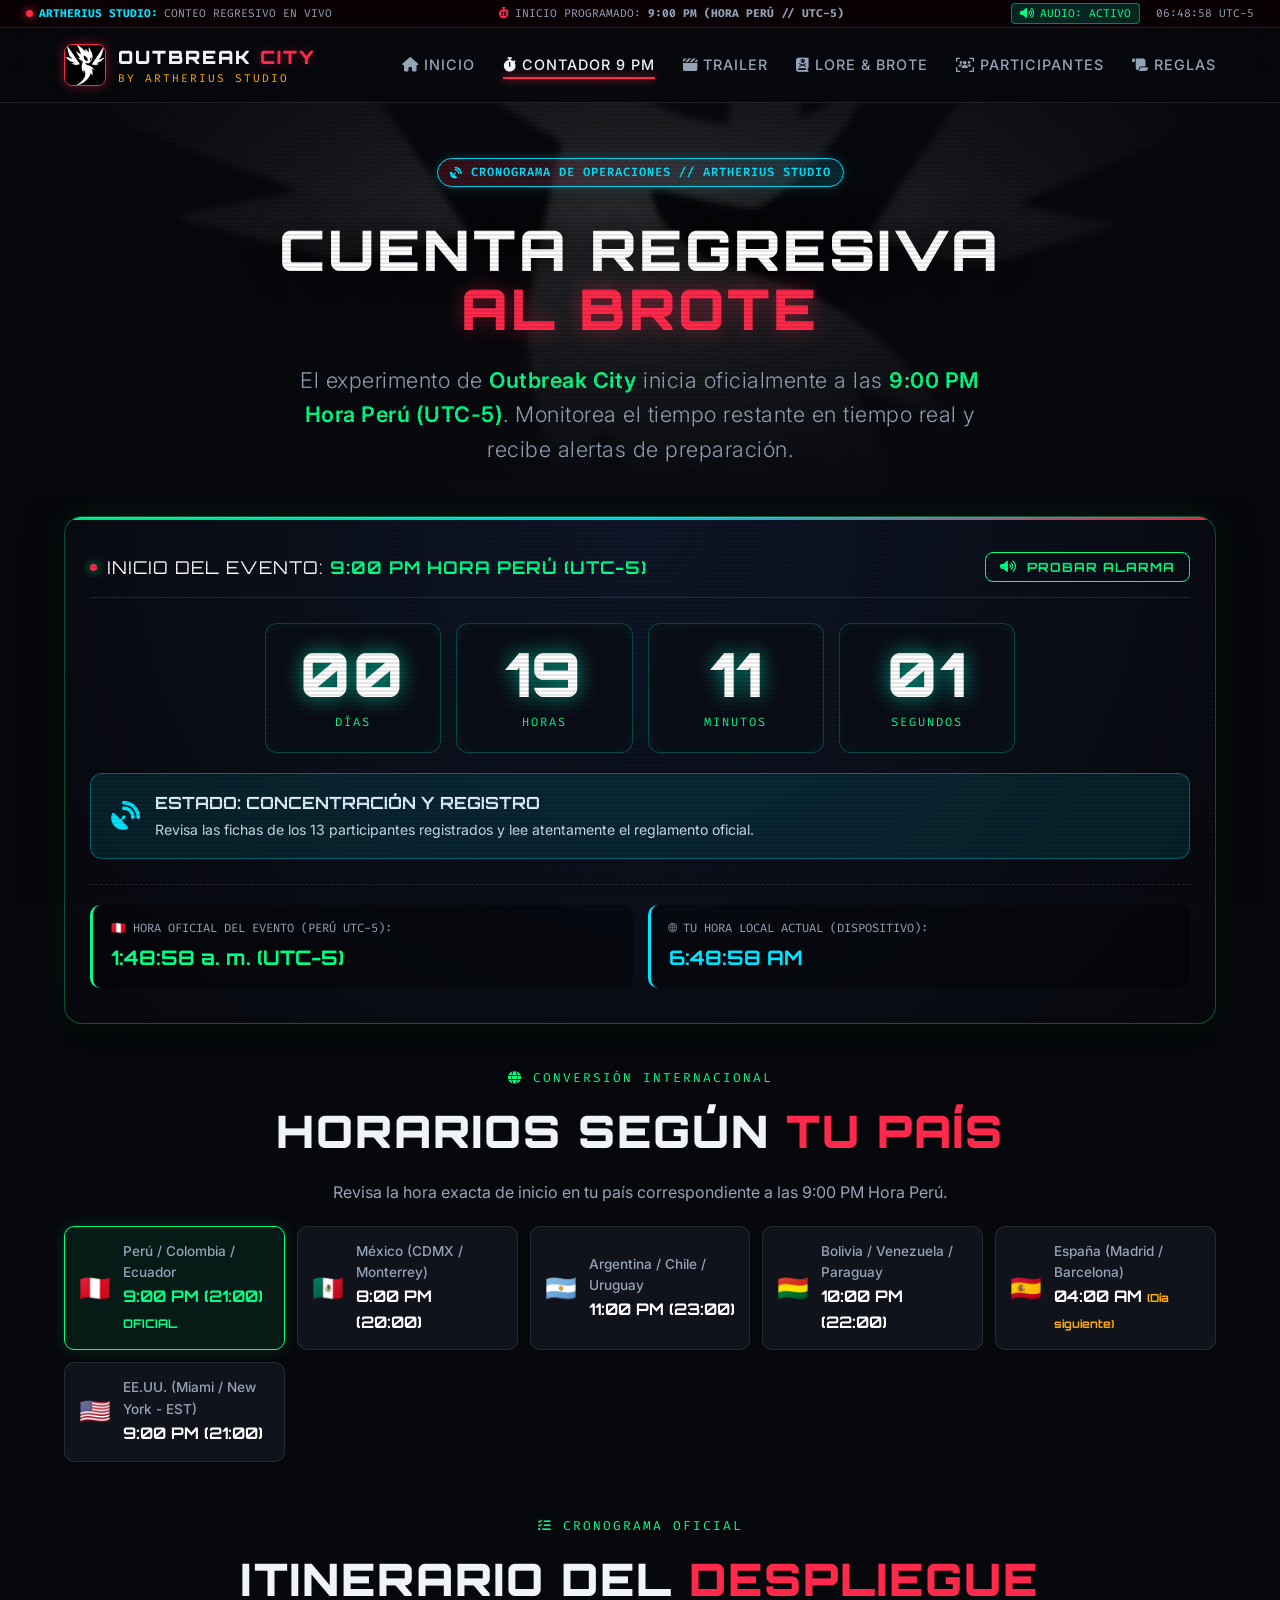
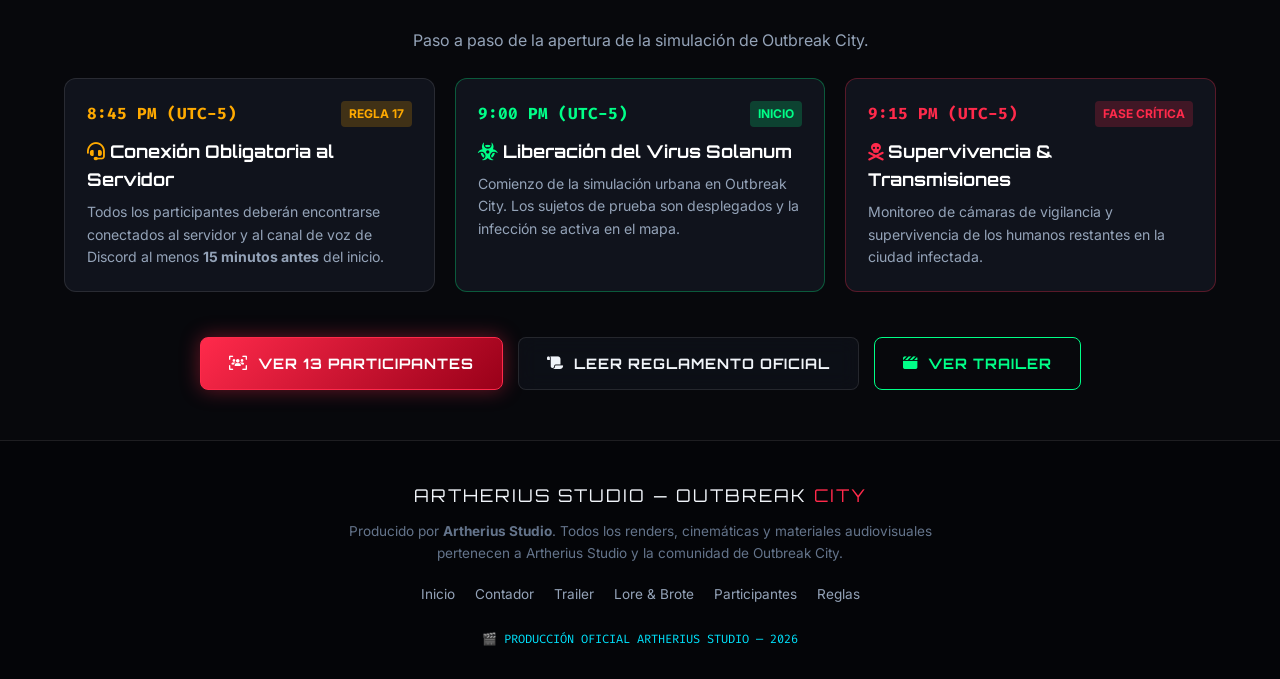
==== contador.html @ d06e68b8 "Add countdown/event pages, rules & participant updates Adds a live event countdown and related UI + " ====
<!DOCTYPE html>
<html lang="es">
<head>
  <meta charset="UTF-8">
  <meta name="viewport" content="width=device-width, initial-scale=1.0">
  <title>CONTADOR DEL EVENTO (9:00 PM HORA PERÚ) — Outbreak City | Artherius Studio</title>
  
  <meta name="description" content="Cuenta regresiva oficial en tiempo real para el evento Outbreak City — El Brote a las 9:00 PM Hora Perú. Alertas de horarios, conversión de zonas horarias y reglamento.">
  <meta name="keywords" content="Contador Evento Minecraft, 9 PM Hora Peru, Outbreak City Countdown, Artherius Studio, Umbrella Corporation, Horario Evento">
  
  <link rel="icon" type="image/jpeg" href="./fondo.jpeg">

  <link rel="stylesheet" href="./styles.css">
  <link rel="stylesheet" href="https://cdnjs.cloudflare.com/ajax/libs/font-awesome/6.4.0/css/all.min.css">
</head>
<body>

  <div class="umbrella-top-ticker">
    <div class="ticker-item">
      <span class="ticker-pulse"></span>
      <span style="color: var(--accent-cyan); font-weight: 700;">ARTHERIUS STUDIO:</span> CONTEO REGRESIVO EN VIVO
    </div>
    <div class="ticker-item">
      <i class="fa-solid fa-stopwatch-20" style="color: var(--accent-red);"></i>
      <span>INICIO PROGRAMADO: <strong>9:00 PM (HORA PERÚ // UTC-5)</strong></span>
    </div>
    <div class="ticker-item">
      <button class="sound-toggle-btn is-active" id="sound-toggle-btn" style="color: var(--accent-bio); border-color: rgba(0, 255, 204, 0.4); background: rgba(0, 255, 204, 0.15);">
        <i class="fa-solid fa-volume-high"></i> AUDIO: ACTIVO
      </button>
      <span id="live-clock" style="margin-left: 10px;">00:00:00 UTC-5</span>
    </div>
  </div>

  <div class="bg-scanlines"></div>

  <nav class="navbar" id="navbar">
    <a href="index.html" class="navbar-brand">
      <img src="./fondo.jpeg" alt="Outbreak City Logo" class="navbar-logo-img">
      <div>
        <div class="navbar-title">OUTBREAK <span>CITY</span></div>
        <div class="studio-subtitle">BY ARTHERIUS STUDIO</div>
      </div>
    </a>
    
    <ul class="nav-links" id="nav-links">
      <li><a href="index.html" class="nav-link"><i class="fa-solid fa-house"></i> Inicio</a></li>
      <li><a href="evento.html" class="nav-link active"><i class="fa-solid fa-stopwatch"></i> Contador 9 PM</a></li>
      <li><a href="trailer.html" class="nav-link"><i class="fa-solid fa-clapperboard"></i> Trailer</a></li>
      <li><a href="lore.html" class="nav-link"><i class="fa-solid fa-book-skull"></i> Lore & Brote</a></li>
      <li><a href="participantes.html" class="nav-link"><i class="fa-solid fa-users-viewfinder"></i> Participantes</a></li>
      <li><a href="reglas.html" class="nav-link"><i class="fa-solid fa-scroll"></i> Reglas</a></li>
    </ul>

    <button class="menu-toggle" id="menu-toggle" aria-label="Abrir menú de navegación">
      <i class="fa-solid fa-bars" id="menu-icon"></i>
    </button>
  </nav>

  <section class="hero-section" style="min-height: 45vh; padding-top: 130px; padding-bottom: 30px;">
    <div class="hero-bg-container">
      <img src="./fondo.jpeg" alt="Contador Banner" class="hero-bg-image" style="filter: brightness(0.25) blur(2px);">
      <div class="hero-bg-overlay"></div>
    </div>

    <div class="hero-content">
      <div class="artherius-badge">
        <i class="fa-solid fa-satellite-dish"></i> CRONOGRAMA DE OPERACIONES // ARTHERIUS STUDIO
      </div>

      <h1 class="hero-title" style="font-size: clamp(2rem, 5vw, 3.5rem); margin-top: 10px;">
        CUENTA REGRESIVA <span class="glitch-text">AL BROTE</span>
      </h1>

      <p class="hero-subtitle">
        El experimento de <strong>Outbreak City</strong> inicia oficialmente a las <strong>9:00 PM Hora Perú (UTC-5)</strong>. Monitorea el tiempo restante en tiempo real y recibe alertas de preparación.
      </p>
    </div>
  </section>

  <section class="section" style="padding-top: 20px; padding-bottom: 50px;">
    
    <!-- Main Countdown HUD Box -->
    <div class="countdown-main-card">
      <div style="display: flex; justify-content: space-between; align-items: center; flex-wrap: wrap; gap: 15px; border-bottom: 1px solid var(--border-light); padding-bottom: 15px;">
        <div style="display: flex; align-items: center; gap: 10px;">
          <span class="status-pulse" style="background: var(--accent-red);"></span>
          <span style="font-family: var(--font-title); font-size: 1.1rem; color: #fff; letter-spacing: 1px;">
            INICIO DEL EVENTO: <strong style="color: var(--accent-bio);">9:00 PM HORA PERÚ (UTC-5)</strong>
          </span>
        </div>
        <div style="display: flex; gap: 10px;">
          <button class="btn btn-outline" id="test-alert-btn" style="padding: 6px 14px; font-size: 0.8rem;">
            <i class="fa-solid fa-volume-high"></i> PROBAR ALARMA
          </button>
        </div>
      </div>

      <div class="countdown-grid">
        <div class="timer-box">
          <div class="timer-digit" id="timer-days">00</div>
          <span class="timer-label">DÍAS</span>
        </div>
        <div class="timer-box">
          <div class="timer-digit" id="timer-hours">00</div>
          <span class="timer-label">HORAS</span>
        </div>
        <div class="timer-box">
          <div class="timer-digit" id="timer-minutes">00</div>
          <span class="timer-label">MINUTOS</span>
        </div>
        <div class="timer-box">
          <div class="timer-digit" id="timer-seconds">00</div>
          <span class="timer-label">SEGUNDOS</span>
        </div>
      </div>

      <!-- Live Dynamic Status Warning Banner -->
      <div id="event-status-banner" class="event-alert-banner alert-phase-info">
        <div class="alert-icon-wrap">
          <i class="fa-solid fa-circle-info"></i>
        </div>
        <div class="alert-text-wrap">
          <h4>ESTADO: PREPARACIÓN Y CONVOCATORIA</h4>
          <p>El evento oficial iniciará a las 9:00 PM Hora Perú (UTC-5). Los servidores y el staff están preparando la simulación de Outbreak City.</p>
        </div>
      </div>

      <!-- Dual Live Clock Synchronization Bar -->
      <div style="display: grid; grid-template-columns: repeat(auto-fit, minmax(240px, 1fr)); gap: 15px; margin-top: 25px; padding-top: 20px; border-top: 1px dashed var(--border-light);">
        <div style="background: rgba(0, 0, 0, 0.4); padding: 14px 18px; border-radius: 10px; border-left: 3px solid var(--accent-bio);">
          <div style="font-size: 0.75rem; color: var(--text-muted); font-family: var(--font-mono);">🇵🇪 HORA OFICIAL DEL EVENTO (PERÚ UTC-5):</div>
          <div id="peru-time-display" style="font-family: var(--font-title); font-size: 1.25rem; color: var(--accent-bio); font-weight: bold; margin-top: 4px;">
            09:00:00 PM (UTC-5)
          </div>
        </div>

        <div style="background: rgba(0, 0, 0, 0.4); padding: 14px 18px; border-radius: 10px; border-left: 3px solid var(--accent-cyan);">
          <div style="font-size: 0.75rem; color: var(--text-muted); font-family: var(--font-mono);">🌐 TU HORA LOCAL ACTUAL (DISPOSITIVO):</div>
          <div id="user-local-time-display" style="font-family: var(--font-title); font-size: 1.25rem; color: var(--accent-cyan); font-weight: bold; margin-top: 4px;">
            --:--:--
          </div>
        </div>
      </div>
    </div>

    <!-- Timezone Grid Section -->
    <div class="section-header" style="margin-top: 40px; margin-bottom: 20px;">
      <span class="section-tag"><i class="fa-solid fa-globe"></i> CONVERSIÓN INTERNACIONAL</span>
      <h2 class="section-title">HORARIOS SEGÚN <span>TU PAÍS</span></h2>
      <p class="section-desc">Revisa la hora exacta de inicio en tu país correspondiente a las 9:00 PM Hora Perú.</p>
    </div>

    <div class="timezone-grid">
      <div class="tz-card highlight">
        <span class="tz-flag">🇵🇪</span>
        <div>
          <div class="tz-country">Perú / Colombia / Ecuador</div>
          <div class="tz-time">9:00 PM (21:00) <span style="font-size: 0.75rem; color: var(--accent-bio);">OFICIAL</span></div>
        </div>
      </div>

      <div class="tz-card">
        <span class="tz-flag">🇲🇽</span>
        <div>
          <div class="tz-country">México (CDMX / Monterrey)</div>
          <div class="tz-time">8:00 PM (20:00)</div>
        </div>
      </div>

      <div class="tz-card">
        <span class="tz-flag">🇦🇷</span>
        <div>
          <div class="tz-country">Argentina / Chile / Uruguay</div>
          <div class="tz-time">11:00 PM (23:00)</div>
        </div>
      </div>

      <div class="tz-card">
        <span class="tz-flag">🇧🇴</span>
        <div>
          <div class="tz-country">Bolivia / Venezuela / Paraguay</div>
          <div class="tz-time">10:00 PM (22:00)</div>
        </div>
      </div>

      <div class="tz-card">
        <span class="tz-flag">🇪🇸</span>
        <div>
          <div class="tz-country">España (Madrid / Barcelona)</div>
          <div class="tz-time">04:00 AM <span style="font-size: 0.7rem; color: var(--accent-amber);">(Día siguiente)</span></div>
        </div>
      </div>

      <div class="tz-card">
        <span class="tz-flag">🇺🇸</span>
        <div>
          <div class="tz-country">EE.UU. (Miami / New York - EST)</div>
          <div class="tz-time">9:00 PM (21:00)</div>
        </div>
      </div>
    </div>

    <!-- Timeline Itinerary Cards -->
    <div class="section-header" style="margin-top: 50px; margin-bottom: 25px;">
      <span class="section-tag"><i class="fa-solid fa-list-check"></i> CRONOGRAMA OFICIAL</span>
      <h2 class="section-title">ITINERARIO DEL <span>DESPLIEGUE</span></h2>
      <p class="section-desc">Paso a paso de la apertura de la simulación de Outbreak City.</p>
    </div>

    <div style="display: grid; grid-template-columns: repeat(auto-fit, minmax(280px, 1fr)); gap: 20px;">
      <div style="background: var(--bg-card); border: 1px solid var(--border-light); border-radius: 12px; padding: 22px;">
        <div style="display: flex; justify-content: space-between; margin-bottom: 10px;">
          <span style="font-family: var(--font-mono); color: var(--accent-amber); font-weight: bold;">8:45 PM (UTC-5)</span>
          <span style="font-size: 0.75rem; background: rgba(255, 170, 0, 0.2); color: var(--accent-amber); padding: 3px 8px; border-radius: 4px; font-weight: bold;">REGLA 17</span>
        </div>
        <h3 style="font-family: var(--font-title); font-size: 1.1rem; color: #fff; margin-bottom: 8px;">
          <i class="fa-solid fa-headset" style="color: var(--accent-amber);"></i> Conexión Obligatoria al Servidor
        </h3>
        <p style="font-size: 0.88rem; color: var(--text-muted);">
          Todos los participantes deberán encontrarse conectados al servidor y al canal de voz de Discord al menos <strong>15 minutos antes</strong> del inicio.
        </p>
      </div>

      <div style="background: var(--bg-card); border: 1px solid var(--border-bio); border-radius: 12px; padding: 22px;">
        <div style="display: flex; justify-content: space-between; margin-bottom: 10px;">
          <span style="font-family: var(--font-mono); color: var(--accent-bio); font-weight: bold;">9:00 PM (UTC-5)</span>
          <span style="font-size: 0.75rem; background: rgba(0, 255, 136, 0.2); color: var(--accent-bio); padding: 3px 8px; border-radius: 4px; font-weight: bold;">INICIO</span>
        </div>
        <h3 style="font-family: var(--font-title); font-size: 1.1rem; color: #fff; margin-bottom: 8px;">
          <i class="fa-solid fa-biohazard" style="color: var(--accent-bio);"></i> Liberación del Virus Solanum
        </h3>
        <p style="font-size: 0.88rem; color: var(--text-muted);">
          Comienzo de la simulación urbana en Outbreak City. Los sujetos de prueba son desplegados y la infección se activa en el mapa.
        </p>
      </div>

      <div style="background: var(--bg-card); border: 1px solid var(--border-red); border-radius: 12px; padding: 22px;">
        <div style="display: flex; justify-content: space-between; margin-bottom: 10px;">
          <span style="font-family: var(--font-mono); color: var(--accent-red); font-weight: bold;">9:15 PM (UTC-5)</span>
          <span style="font-size: 0.75rem; background: rgba(255, 42, 75, 0.2); color: var(--accent-red); padding: 3px 8px; border-radius: 4px; font-weight: bold;">FASE CRÍTICA</span>
        </div>
        <h3 style="font-family: var(--font-title); font-size: 1.1rem; color: #fff; margin-bottom: 8px;">
          <i class="fa-solid fa-skull-crossbones" style="color: var(--accent-red);"></i> Supervivencia & Transmisiones
        </h3>
        <p style="font-size: 0.88rem; color: var(--text-muted);">
          Monitoreo de cámaras de vigilancia y supervivencia de los humanos restantes en la ciudad infectada.
        </p>
      </div>
    </div>

    <!-- Quick Navigation Actions -->
    <div style="display: flex; justify-content: center; gap: 15px; flex-wrap: wrap; margin-top: 45px;">
      <a href="participantes.html" class="btn btn-primary">
        <i class="fa-solid fa-users-viewfinder"></i> VER 13 PARTICIPANTES
      </a>
      <a href="reglas.html" class="btn btn-secondary">
        <i class="fa-solid fa-scroll"></i> LEER REGLAMENTO OFICIAL
      </a>
      <a href="trailer.html" class="btn btn-outline">
        <i class="fa-solid fa-clapperboard"></i> VER TRAILER
      </a>
    </div>

  </section>

  <footer class="footer">
    <div class="footer-brand">ARTHERIUS STUDIO — OUTBREAK <span>CITY</span></div>
    <p class="footer-text">
      Producido por <strong>Artherius Studio</strong>. Todos los renders, cinemáticas y materiales audiovisuales pertenecen a Artherius Studio y la comunidad de Outbreak City.
    </p>
    <ul class="footer-links">
      <li><a href="index.html">Inicio</a></li>
      <li><a href="evento.html">Contador</a></li>
      <li><a href="trailer.html">Trailer</a></li>
      <li><a href="lore.html">Lore & Brote</a></li>
      <li><a href="participantes.html">Participantes</a></li>
      <li><a href="reglas.html">Reglas</a></li>
    </ul>
    <p style="font-family: var(--font-mono); font-size: 0.75rem; margin-top: 15px; color: var(--accent-cyan);">
      🎬 PRODUCCIÓN OFICIAL ARTHERIUS STUDIO — 2026
    </p>
  </footer>

  <script src="./app.js"></script>
</body>
</html>
---- styles.css ----
/* ==========================================================================
   OUTBREAK CITY — EL BROTE
   Design System & Styling
   ========================================================================== */

@import url('https://fonts.googleapis.com/css2?family=Cinzel:wght@600;700;900&family=Inter:wght@300;400;500;600;700&family=Orbitron:wght@500;700;900&family=Fira+Code:wght@400;600&display=swap');

:root {
  --bg-dark: #07080c;
  --bg-panel: rgba(15, 18, 26, 0.75);
  --bg-card: rgba(22, 27, 38, 0.65);
  --bg-card-hover: rgba(30, 37, 52, 0.85);

  --accent-red: #ff2a4b;
  --accent-red-glow: rgba(255, 42, 75, 0.4);
  --accent-bio: #00ff88;
  --accent-bio-glow: rgba(0, 255, 136, 0.35);
  --accent-amber: #ffaa00;
  --accent-amber-glow: rgba(255, 170, 0, 0.3);
  --accent-cyan: #00e5ff;

  --text-main: #f0f4f9;
  --text-muted: #94a3b8;
  --text-dim: #64748b;

  --border-light: rgba(255, 255, 255, 0.1);
  --border-red: rgba(255, 42, 75, 0.3);
  --border-bio: rgba(0, 255, 136, 0.3);

  --font-title: 'Orbitron', sans-serif;
  --font-lore: 'Cinzel', serif;
  --font-body: 'Inter', sans-serif;
  --font-mono: 'Fira Code', monospace;

  --transition-fast: 0.2s cubic-bezier(0.4, 0, 0.2, 1);
  --transition-normal: 0.3s cubic-bezier(0.4, 0, 0.2, 1);
  --transition-slow: 0.5s cubic-bezier(0.4, 0, 0.2, 1);
}

/* Reset & Base */
*, *::before, *::after {
  box-sizing: border-box;
  margin: 0;
  padding: 0;
}

html {
  scroll-behavior: smooth;
  color-scheme: dark;
}

body {
  background-color: var(--bg-dark);
  color: var(--text-main);
  font-family: var(--font-body);
  line-height: 1.6;
  overflow-x: hidden;
  position: relative;
  min-height: 100vh;
}

/* Scanline Overlay & Background Noise */
.bg-scanlines {
  position: fixed;
  top: 0;
  left: 0;
  width: 100vw;
  height: 100vh;
  pointer-events: none;
  background: linear-gradient(
    to bottom,
    rgba(255, 255, 255, 0),
    rgba(255, 255, 255, 0) 50%,
    rgba(0, 0, 0, 0.25) 50%,
    rgba(0, 0, 0, 0.25)
  );
  background-size: 100% 4px;
  z-index: 99;
  opacity: 0.4;
}

/* Scrollbar */
::-webkit-scrollbar {
  width: 8px;
}
::-webkit-scrollbar-track {
  background: var(--bg-dark);
}
::-webkit-scrollbar-thumb {
  background: rgba(255, 42, 75, 0.4);
  border-radius: 4px;
}
::-webkit-scrollbar-thumb:hover {
  background: var(--accent-red);
}

/* Navigation Header */
.navbar {
  position: fixed;
  top: 0;
  left: 0;
  right: 0;
  height: 75px;
  background: rgba(7, 8, 12, 0.85);
  backdrop-filter: blur(16px);
  -webkit-backdrop-filter: blur(16px);
  border-bottom: 1px solid var(--border-light);
  display: flex;
  align-items: center;
  justify-content: space-between;
  padding: 0 5%;
  z-index: 100;
  transition: var(--transition-normal);
}

.navbar-brand {
  display: flex;
  align-items: center;
  gap: 12px;
  text-decoration: none;
}

.navbar-logo-img {
  width: 42px;
  height: 42px;
  border-radius: 8px;
  object-fit: cover;
  border: 1px solid var(--accent-red);
  box-shadow: 0 0 12px var(--accent-red-glow);
}

.navbar-title {
  font-family: var(--font-title);
  font-size: 1.15rem;
  font-weight: 900;
  letter-spacing: 2px;
  color: var(--text-main);
  text-transform: uppercase;
}

.navbar-title span {
  color: var(--accent-red);
  text-shadow: 0 0 10px var(--accent-red-glow);
}

.nav-links {
  display: flex;
  gap: 28px;
  list-style: none;
}

.nav-link {
  color: var(--text-muted);
  text-decoration: none;
  font-size: 0.9rem;
  font-weight: 500;
  letter-spacing: 1px;
  text-transform: uppercase;
  transition: var(--transition-fast);
  position: relative;
  padding: 6px 0;
}

.nav-link:hover, .nav-link.active {
  color: var(--text-main);
}

.nav-link::after {
  content: '';
  position: absolute;
  bottom: 0;
  left: 0;
  width: 0%;
  height: 2px;
  background: var(--accent-red);
  box-shadow: 0 0 8px var(--accent-red);
  transition: var(--transition-fast);
}

.nav-link:hover::after, .nav-link.active::after {
  width: 100%;
}

.nav-cta {
  background: linear-gradient(135deg, var(--accent-red), #b3001e);
  color: #fff;
  padding: 10px 20px;
  border-radius: 6px;
  font-family: var(--font-title);
  font-size: 0.8rem;
  font-weight: 700;
  letter-spacing: 1px;
  text-transform: uppercase;
  border: 1px solid var(--accent-red);
  cursor: pointer;
  box-shadow: 0 0 15px var(--accent-red-glow);
  transition: var(--transition-fast);
}

.nav-cta:hover {
  transform: translateY(-2px);
  box-shadow: 0 0 25px rgba(255, 42, 75, 0.7);
}

/* Mobile Menu Toggle */
.menu-toggle {
  display: none;
  background: none;
  border: none;
  color: var(--text-main);
  font-size: 1.5rem;
  cursor: pointer;
}

/* Hero Section */
.hero-section {
  position: relative;
  min-height: 100vh;
  display: flex;
  align-items: center;
  justify-content: center;
  padding: 120px 5% 60px;
  overflow: hidden;
}

.hero-bg-container {
  position: absolute;
  inset: 0;
  z-index: 1;
}

.hero-bg-image {
  width: 100%;
  height: 100%;
  object-fit: cover;
  object-position: center;
  filter: brightness(0.35) contrast(1.2) saturate(1.1);
  transform: scale(1.05);
  animation: heroPulse 12s ease-in-out infinite alternate;
}

@keyframes heroPulse {
  0% { transform: scale(1.02); filter: brightness(0.35) contrast(1.1); }
  100% { transform: scale(1.08); filter: brightness(0.28) contrast(1.3); }
}

.hero-bg-overlay {
  position: absolute;
  inset: 0;
  background: radial-gradient(circle at center, rgba(15, 18, 26, 0.4) 0%, var(--bg-dark) 90%),
              linear-gradient(to bottom, rgba(7, 8, 12, 0.7) 0%, transparent 40%, var(--bg-dark) 100%);
}

.hero-content {
  position: relative;
  z-index: 2;
  max-width: 900px;
  text-align: center;
  display: flex;
  flex-direction: column;
  align-items: center;
  gap: 24px;
}

.umbrella-badge {
  display: inline-flex;
  align-items: center;
  gap: 10px;
  padding: 6px 16px;
  background: rgba(255, 42, 75, 0.12);
  border: 1px solid var(--accent-red);
  border-radius: 30px;
  font-family: var(--font-mono);
  font-size: 0.8rem;
  color: var(--accent-red);
  text-transform: uppercase;
  letter-spacing: 2px;
  box-shadow: 0 0 15px var(--accent-red-glow);
  animation: badgeBlink 2.5s infinite;
}

@keyframes badgeBlink {
  0%, 100% { opacity: 1; }
  50% { opacity: 0.6; }
}

.hero-title {
  font-family: var(--font-title);
  font-size: clamp(2.5rem, 6vw, 4.8rem);
  font-weight: 900;
  line-height: 1.05;
  letter-spacing: 3px;
  text-transform: uppercase;
  color: #ffffff;
  text-shadow: 0 0 30px rgba(0, 0, 0, 0.8);
}

.hero-title .glitch-text {
  color: var(--accent-red);
  position: relative;
  display: inline-block;
  text-shadow: 0 0 20px var(--accent-red-glow);
}

.hero-subtitle {
  font-size: clamp(1.05rem, 2vw, 1.35rem);
  color: var(--text-muted);
  max-width: 720px;
  font-weight: 300;
  letter-spacing: 0.5px;
}

.hero-subtitle strong {
  color: var(--accent-bio);
  font-weight: 600;
}

.hero-actions {
  display: flex;
  flex-wrap: wrap;
  gap: 16px;
  justify-content: center;
  margin-top: 12px;
}

.btn {
  display: inline-flex;
  align-items: center;
  gap: 10px;
  padding: 14px 28px;
  border-radius: 8px;
  font-family: var(--font-title);
  font-size: 0.9rem;
  font-weight: 700;
  letter-spacing: 1px;
  text-transform: uppercase;
  text-decoration: none;
  cursor: pointer;
  transition: var(--transition-normal);
  border: 1px solid transparent;
}

.btn-primary {
  background: linear-gradient(135deg, var(--accent-red), #990019);
  color: #fff;
  border-color: var(--accent-red);
  box-shadow: 0 0 20px var(--accent-red-glow);
}

.btn-primary:hover {
  transform: translateY(-3px) scale(1.02);
  box-shadow: 0 0 35px rgba(255, 42, 75, 0.8);
}

.btn-secondary {
  background: var(--bg-panel);
  color: var(--text-main);
  border-color: var(--border-light);
  backdrop-filter: blur(10px);
}

.btn-secondary:hover {
  background: rgba(255, 255, 255, 0.08);
  border-color: var(--accent-bio);
  color: var(--accent-bio);
  box-shadow: 0 0 20px var(--accent-bio-glow);
  transform: translateY(-3px);
}

.btn-outline {
  background: transparent;
  color: var(--accent-bio);
  border-color: var(--accent-bio);
}

.btn-outline:hover {
  background: rgba(0, 255, 136, 0.1);
  box-shadow: 0 0 25px var(--accent-bio-glow);
  transform: translateY(-3px);
}

/* Quick Server Stats Bar */
.stats-bar {
  display: flex;
  justify-content: center;
  align-items: center;
  gap: 32px;
  margin-top: 30px;
  padding: 16px 32px;
  background: rgba(15, 18, 26, 0.8);
  border: 1px solid var(--border-light);
  border-radius: 12px;
  backdrop-filter: blur(12px);
  box-shadow: 0 8px 32px rgba(0, 0, 0, 0.4);
  max-width: 800px;
  width: 100%;
}

.stat-item {
  display: flex;
  flex-direction: column;
  align-items: center;
}

.stat-value {
  font-family: var(--font-title);
  font-size: 1.25rem;
  font-weight: 700;
  color: var(--accent-bio);
}

.stat-label {
  font-size: 0.75rem;
  color: var(--text-dim);
  text-transform: uppercase;
  letter-spacing: 1px;
}

.stat-divider {
  width: 1px;
  height: 30px;
  background: var(--border-light);
}

/* Main Section Layout */
.section {
  padding: 90px 5%;
  max-width: 1280px;
  margin: 0 auto;
  position: relative;
}

.section-header {
  text-align: center;
  margin-bottom: 50px;
}

.section-tag {
  font-family: var(--font-mono);
  font-size: 0.8rem;
  color: var(--accent-bio);
  text-transform: uppercase;
  letter-spacing: 2px;
  display: inline-block;
  margin-bottom: 8px;
}

.section-title {
  font-family: var(--font-title);
  font-size: clamp(1.8rem, 4vw, 2.8rem);
  font-weight: 900;
  text-transform: uppercase;
  letter-spacing: 2px;
  color: var(--text-main);
}

.section-title span {
  color: var(--accent-red);
}

.section-desc {
  color: var(--text-muted);
  font-size: 1rem;
  max-width: 650px;
  margin: 12px auto 0;
}

/* Category Grid & Cards */
.categories-grid {
  display: grid;
  grid-template-columns: repeat(auto-fit, minmax(260px, 1fr));
  gap: 24px;
  margin-top: 20px;
}

.category-card {
  background: var(--bg-card);
  border: 1px solid var(--border-light);
  border-radius: 16px;
  padding: 28px 24px;
  text-decoration: none;
  color: var(--text-main);
  display: flex;
  flex-direction: column;
  gap: 14px;
  position: relative;
  overflow: hidden;
  backdrop-filter: blur(12px);
  transition: var(--transition-normal);
}

.category-card::before {
  content: '';
  position: absolute;
  top: 0;
  left: 0;
  right: 0;
  height: 3px;
  background: var(--border-light);
  transition: var(--transition-normal);
}

.category-card.cat-red::before { background: var(--accent-red); box-shadow: 0 0 10px var(--accent-red); }
.category-card.cat-bio::before { background: var(--accent-bio); box-shadow: 0 0 10px var(--accent-bio); }
.category-card.cat-amber::before { background: var(--accent-amber); box-shadow: 0 0 10px var(--accent-amber); }
.category-card.cat-cyan::before { background: var(--accent-cyan); box-shadow: 0 0 10px var(--accent-cyan); }

.category-card:hover {
  transform: translateY(-8px);
  background: var(--bg-card-hover);
  border-color: rgba(255, 255, 255, 0.25);
  box-shadow: 0 16px 36px rgba(0, 0, 0, 0.6);
}

.category-badge {
  align-self: flex-start;
  font-family: var(--font-mono);
  font-size: 0.7rem;
  padding: 4px 10px;
  border-radius: 20px;
  background: rgba(255, 255, 255, 0.05);
  border: 1px solid var(--border-light);
  color: var(--text-muted);
  letter-spacing: 1px;
}

.category-card.cat-red .category-badge { color: var(--accent-red); border-color: var(--border-red); background: rgba(255, 42, 75, 0.1); }
.category-card.cat-bio .category-badge { color: var(--accent-bio); border-color: var(--border-bio); background: rgba(0, 255, 136, 0.1); }
.category-card.cat-amber .category-badge { color: var(--accent-amber); border-color: rgba(255, 170, 0, 0.3); background: rgba(255, 170, 0, 0.1); }
.category-card.cat-cyan .category-badge { color: var(--accent-cyan); border-color: rgba(0, 229, 255, 0.3); background: rgba(0, 229, 255, 0.1); }

.category-icon {
  font-size: 2.2rem;
  margin-top: 4px;
}

.category-card.cat-red .category-icon { color: var(--accent-red); }
.category-card.cat-bio .category-icon { color: var(--accent-bio); }
.category-card.cat-amber .category-icon { color: var(--accent-amber); }
.category-card.cat-cyan .category-icon { color: var(--accent-cyan); }

.category-title {
  font-family: var(--font-title);
  font-size: 1.15rem;
  font-weight: 700;
  letter-spacing: 1px;
}

.category-desc {
  font-size: 0.88rem;
  color: var(--text-muted);
  line-height: 1.5;
  flex: 1;
}

.category-link-btn {
  font-family: var(--font-mono);
  font-size: 0.78rem;
  font-weight: 600;
  display: flex;
  align-items: center;
  gap: 8px;
  color: var(--text-main);
  transition: var(--transition-fast);
  margin-top: 6px;
}

.category-card:hover .category-link-btn {
  gap: 12px;
}

.category-card.cat-red:hover .category-link-btn { color: var(--accent-red); }
.category-card.cat-bio:hover .category-link-btn { color: var(--accent-bio); }
.category-card.cat-amber:hover .category-link-btn { color: var(--accent-amber); }
.category-card.cat-cyan:hover .category-link-btn { color: var(--accent-cyan); }

/* Category Section Wrapper Highlight */
.category-section-wrapper {
  border-top: 1px solid var(--border-light);
  margin-top: 20px;
}

/* Trailer Video Player Section */
.trailer-container {
  position: relative;
  max-width: 1000px;
  margin: 0 auto;
  border-radius: 16px;
  overflow: hidden;
  background: #000;
  border: 1px solid var(--border-red);
  box-shadow: 0 0 40px rgba(255, 42, 75, 0.25), 0 20px 50px rgba(0,0,0,0.8);
}

.trailer-header-bar {
  background: rgba(18, 22, 32, 0.95);
  padding: 12px 24px;
  display: flex;
  align-items: center;
  justify-content: space-between;
  border-bottom: 1px solid var(--border-light);
}

.trailer-status {
  display: flex;
  align-items: center;
  gap: 10px;
  font-family: var(--font-mono);
  font-size: 0.8rem;
  color: var(--accent-red);
}

.status-dot {
  width: 10px;
  height: 10px;
  border-radius: 50%;
  background: var(--accent-red);
  box-shadow: 0 0 8px var(--accent-red);
  animation: pulseDot 1.5s infinite;
}

@keyframes pulseDot {
  0%, 100% { opacity: 1; transform: scale(1); }
  50% { opacity: 0.4; transform: scale(0.85); }
}

.video-wrapper {
  position: relative;
  width: 100%;
  aspect-ratio: 16 / 9;
  background: #000;
  display: flex;
  align-items: center;
  justify-content: center;
}

.video-wrapper video {
  width: 100%;
  height: 100%;
  object-fit: cover;
  display: block;
}

/* Custom Play Overlay */
.video-overlay-play {
  position: absolute;
  inset: 0;
  background: rgba(0, 0, 0, 0.45);
  display: flex;
  flex-direction: column;
  align-items: center;
  justify-content: center;
  gap: 16px;
  cursor: pointer;
  transition: var(--transition-normal);
  z-index: 10;
}

.video-overlay-play.hidden {
  opacity: 0;
  pointer-events: none;
}

.play-icon-btn {
  width: 80px;
  height: 80px;
  border-radius: 50%;
  background: rgba(255, 42, 75, 0.9);
  border: 2px solid #fff;
  display: flex;
  align-items: center;
  justify-content: center;
  color: #fff;
  font-size: 2rem;
  box-shadow: 0 0 30px var(--accent-red-glow);
  transition: var(--transition-fast);
  padding-left: 4px;
}

.video-overlay-play:hover .play-icon-btn {
  transform: scale(1.1);
  background: var(--accent-red);
  box-shadow: 0 0 45px rgba(255, 42, 75, 0.9);
}

.play-text {
  font-family: var(--font-title);
  font-size: 0.95rem;
  letter-spacing: 2px;
  color: #fff;
  text-shadow: 0 2px 10px rgba(0,0,0,0.8);
}

/* Lore Section - Classified Dossier Style */
.lore-grid {
  display: grid;
  grid-template-columns: repeat(auto-fit, minmax(300px, 1fr));
  gap: 24px;
  margin-top: 30px;
}

.lore-card {
  background: var(--bg-card);
  border: 1px solid var(--border-light);
  border-radius: 14px;
  padding: 30px;
  position: relative;
  overflow: hidden;
  backdrop-filter: blur(12px);
  transition: var(--transition-normal);
  display: flex;
  flex-direction: column;
  gap: 16px;
}

.lore-card::before {
  content: '';
  position: absolute;
  top: 0;
  left: 0;
  width: 4px;
  height: 100%;
  background: var(--accent-red);
  box-shadow: 0 0 10px var(--accent-red);
}

.lore-card.bio-theme::before {
  background: var(--accent-bio);
  box-shadow: 0 0 10px var(--accent-bio);
}

.lore-card:hover {
  transform: translateY(-6px);
  background: var(--bg-card-hover);
  border-color: rgba(255, 42, 75, 0.4);
  box-shadow: 0 12px 30px rgba(0, 0, 0, 0.5);
}

.lore-card-stamp {
  position: absolute;
  top: 20px;
  right: 20px;
  font-family: var(--font-mono);
  font-size: 0.65rem;
  padding: 4px 8px;
  border: 1px solid var(--accent-red);
  color: var(--accent-red);
  border-radius: 4px;
  text-transform: uppercase;
  letter-spacing: 1px;
  opacity: 0.8;
  transform: rotate(5deg);
}

.lore-card.bio-theme .lore-card-stamp {
  border-color: var(--accent-bio);
  color: var(--accent-bio);
}

.lore-card-icon {
  font-size: 2rem;
}

.lore-card-title {
  font-family: var(--font-lore);
  font-size: 1.3rem;
  color: #fff;
  font-weight: 700;
  letter-spacing: 0.5px;
}

.lore-card-body {
  color: var(--text-muted);
  font-size: 0.95rem;
  line-height: 1.7;
}

.lore-highlight {
  color: var(--accent-red);
  font-weight: 600;
}

.lore-card.bio-theme .lore-highlight {
  color: var(--accent-bio);
}

/* Lore Interactive Timeline / Modal toggle */
.full-lore-box {
  margin-top: 40px;
  background: rgba(18, 22, 32, 0.9);
  border: 1px solid var(--border-bio);
  border-radius: 16px;
  padding: 40px;
  position: relative;
  box-shadow: 0 0 30px rgba(0, 255, 136, 0.1);
}

.full-lore-header {
  display: flex;
  align-items: center;
  justify-content: space-between;
  margin-bottom: 24px;
  border-bottom: 1px solid var(--border-light);
  padding-bottom: 16px;
}

.full-lore-title {
  font-family: var(--font-title);
  font-size: 1.4rem;
  color: var(--accent-bio);
  display: flex;
  align-items: center;
  gap: 12px;
}

.full-lore-content {
  color: var(--text-main);
  font-size: 1rem;
  line-height: 1.8;
  display: flex;
  flex-direction: column;
  gap: 20px;
}

/* Renders Showcase Section */
.gallery-controls {
  display: flex;
  flex-wrap: wrap;
  align-items: center;
  justify-content: space-between;
  gap: 16px;
  margin-bottom: 36px;
}

.search-box {
  position: relative;
  flex: 1;
  max-width: 380px;
}

.search-input {
  width: 100%;
  padding: 12px 18px 12px 42px;
  background: var(--bg-card);
  border: 1px solid var(--border-light);
  border-radius: 8px;
  color: var(--text-main);
  font-family: var(--font-body);
  font-size: 0.9rem;
  outline: none;
  transition: var(--transition-fast);
}

.search-input:focus {
  border-color: var(--accent-red);
  box-shadow: 0 0 15px var(--accent-red-glow);
}

.search-icon {
  position: absolute;
  left: 14px;
  top: 50%;
  transform: translateY(-50%);
  color: var(--text-dim);
}

.gallery-count {
  font-family: var(--font-mono);
  font-size: 0.85rem;
  color: var(--accent-bio);
}

/* Grid of Minecraft Renders */
.renders-grid {
  display: grid;
  grid-template-columns: repeat(auto-fill, minmax(250px, 1fr));
  gap: 24px;
}

.render-card {
  background: var(--bg-card);
  border: 1px solid var(--border-light);
  border-radius: 14px;
  overflow: hidden;
  position: relative;
  cursor: pointer;
  transition: var(--transition-normal);
  display: flex;
  flex-direction: column;
  backdrop-filter: blur(10px);
}

.render-card:hover {
  transform: translateY(-8px) scale(1.02);
  border-color: var(--accent-red);
  box-shadow: 0 12px 35px rgba(255, 42, 75, 0.3);
}

.render-img-wrapper {
  position: relative;
  width: 100%;
  aspect-ratio: 1 / 1.1;
  background: radial-gradient(circle at center, rgba(40, 50, 70, 0.6) 0%, rgba(12, 15, 22, 0.9) 100%);
  display: flex;
  align-items: center;
  justify-content: center;
  padding: 16px;
  overflow: hidden;
}

.render-img {
  max-width: 90%;
  max-height: 90%;
  object-fit: contain;
  filter: drop-shadow(0 10px 15px rgba(0, 0, 0, 0.7));
  transition: var(--transition-normal);
}

.render-card:hover .render-img {
  transform: scale(1.08) translateY(-4px);
  filter: drop-shadow(0 15px 25px rgba(255, 42, 75, 0.5));
}

.render-tag {
  position: absolute;
  top: 12px;
  left: 12px;
  background: rgba(7, 8, 12, 0.8);
  border: 1px solid var(--border-light);
  padding: 3px 8px;
  border-radius: 4px;
  font-family: var(--font-mono);
  font-size: 0.7rem;
  color: var(--accent-bio);
}

.render-info {
  padding: 18px;
  background: rgba(15, 18, 26, 0.95);
  border-top: 1px solid var(--border-light);
  display: flex;
  align-items: center;
  justify-content: space-between;
}

.render-name {
  font-family: var(--font-title);
  font-size: 0.95rem;
  font-weight: 700;
  color: #fff;
  letter-spacing: 0.5px;
}

.render-expand-btn {
  background: rgba(255, 42, 75, 0.15);
  color: var(--accent-red);
  border: 1px solid var(--accent-red);
  width: 32px;
  height: 32px;
  border-radius: 6px;
  display: flex;
  align-items: center;
  justify-content: center;
  font-size: 0.9rem;
  transition: var(--transition-fast);
}

.render-card:hover .render-expand-btn {
  background: var(--accent-red);
  color: #fff;
  box-shadow: 0 0 12px var(--accent-red-glow);
}

/* Lightbox Modal */
.modal-overlay {
  position: fixed;
  inset: 0;
  background: rgba(5, 6, 9, 0.92);
  backdrop-filter: blur(16px);
  z-index: 1000;
  display: flex;
  align-items: center;
  justify-content: center;
  padding: 4%;
  opacity: 0;
  pointer-events: none;
  transition: var(--transition-normal);
}

.modal-overlay.active {
  opacity: 1;
  pointer-events: auto;
}

.modal-content {
  background: var(--bg-panel);
  border: 1px solid var(--accent-red);
  border-radius: 16px;
  max-width: 900px;
  width: 100%;
  max-height: 90vh;
  overflow-y: auto;
  position: relative;
  display: flex;
  flex-direction: column;
  box-shadow: 0 0 50px rgba(255, 42, 75, 0.35);
  transform: scale(0.95);
  transition: var(--transition-normal);
}

.modal-overlay.active .modal-content {
  transform: scale(1);
}

.modal-close {
  position: absolute;
  top: 16px;
  right: 16px;
  background: rgba(255, 42, 75, 0.2);
  border: 1px solid var(--accent-red);
  color: #fff;
  width: 36px;
  height: 36px;
  border-radius: 50%;
  font-size: 1.2rem;
  cursor: pointer;
  display: flex;
  align-items: center;
  justify-content: center;
  z-index: 10;
  transition: var(--transition-fast);
}

.modal-close:hover {
  background: var(--accent-red);
  box-shadow: 0 0 15px var(--accent-red);
}

.modal-body {
  padding: 30px;
  display: grid;
  grid-template-columns: 1fr 1fr;
  gap: 30px;
  align-items: center;
}

@media (max-width: 768px) {
  .modal-body {
    grid-template-columns: 1fr;
  }
}

.modal-img-container {
  background: radial-gradient(circle at center, rgba(30, 40, 60, 0.8) 0%, rgba(10, 12, 18, 0.95) 100%);
  border-radius: 12px;
  padding: 24px;
  display: flex;
  align-items: center;
  justify-content: center;
  border: 1px solid var(--border-light);
  min-height: 300px;
}

.modal-img {
  max-width: 100%;
  max-height: 400px;
  object-fit: contain;
  filter: drop-shadow(0 10px 20px rgba(0,0,0,0.8));
}

.modal-details {
  display: flex;
  flex-direction: column;
  gap: 16px;
}

.modal-subject-tag {
  font-family: var(--font-mono);
  font-size: 0.8rem;
  color: var(--accent-red);
  letter-spacing: 2px;
}

.modal-subject-name {
  font-family: var(--font-title);
  font-size: 1.8rem;
  color: #fff;
}

.modal-subject-status {
  display: flex;
  align-items: center;
  gap: 10px;
  font-size: 0.9rem;
  color: var(--text-muted);
}

.modal-subject-status strong {
  color: var(--accent-bio);
}

.modal-desc {
  font-size: 0.95rem;
  color: var(--text-muted);
  line-height: 1.6;
}

/* GitHub Pages Deployment Banner / Footer */
.deploy-box {
  background: linear-gradient(135deg, rgba(22, 27, 38, 0.9), rgba(12, 15, 22, 0.95));
  border: 1px dashed var(--accent-bio);
  border-radius: 16px;
  padding: 30px;
  margin-top: 60px;
  display: flex;
  flex-wrap: wrap;
  align-items: center;
  justify-content: space-between;
  gap: 20px;
}

.deploy-info h3 {
  font-family: var(--font-title);
  color: var(--accent-bio);
  font-size: 1.2rem;
  margin-bottom: 6px;
}

.deploy-info p {
  color: var(--text-muted);
  font-size: 0.9rem;
}

/* Footer */
.footer {
  background: #040508;
  border-top: 1px solid var(--border-light);
  padding: 40px 5% 30px;
  text-align: center;
  color: var(--text-dim);
  font-size: 0.85rem;
  position: relative;
  z-index: 10;
}

.footer-brand {
  font-family: var(--font-title);
  font-size: 1.1rem;
  color: var(--text-main);
  margin-bottom: 12px;
  letter-spacing: 2px;
}

.footer-brand span {
  color: var(--accent-red);
}

.footer-text {
  max-width: 600px;
  margin: 0 auto 20px;
}

.footer-links {
  display: flex;
  justify-content: center;
  gap: 20px;
  list-style: none;
  margin-bottom: 24px;
}

.footer-links a {
  color: var(--text-muted);
  text-decoration: none;
  transition: var(--transition-fast);
}

.footer-links a:hover {
  color: var(--accent-bio);
}

/* Toast Notifications */
.toast-container {
  position: fixed;
  bottom: 24px;
  right: 24px;
  z-index: 2000;
  display: flex;
  flex-direction: column;
  gap: 10px;
}

.toast {
  background: var(--bg-panel);
  border: 1px solid var(--accent-bio);
  color: #fff;
  padding: 12px 20px;
  border-radius: 8px;
  font-family: var(--font-mono);
  font-size: 0.85rem;
  box-shadow: 0 5px 20px rgba(0, 255, 136, 0.2);
  display: flex;
  align-items: center;
  gap: 10px;
  animation: toastIn 0.3s cubic-bezier(0.175, 0.885, 0.32, 1.275);
}

}

@keyframes toastIn {
  from { opacity: 0; transform: translateY(20px); }
  to { opacity: 1; transform: translateY(0); }
}

/* ==========================================================================
   UMBRELLA TOP TICKER BAR & SYSTEM STATUS
   ========================================================================== */
.umbrella-top-ticker {
  background: rgba(10, 2, 4, 0.95);
  border-bottom: 1px solid var(--border-red);
  height: 28px;
  display: flex;
  align-items: center;
  justify-content: space-between;
  padding: 0 2%;
  font-family: var(--font-mono);
  font-size: 0.7rem;
  color: var(--text-muted);
  position: fixed;
  top: 0;
  left: 0;
  right: 0;
  z-index: 101;
}

.ticker-item {
  display: flex;
  align-items: center;
  gap: 6px;
}

.ticker-pulse {
  width: 7px;
  height: 7px;
  border-radius: 50%;
  background-color: var(--accent-red);
  box-shadow: 0 0 8px var(--accent-red);
  animation: pulseBio 1.5s infinite alternate;
}

@keyframes pulseBio {
  0% { opacity: 0.4; transform: scale(0.9); }
  100% { opacity: 1; transform: scale(1.2); }
}

/* Sound Toggle Button */
.sound-toggle-btn {
  background: rgba(255, 42, 75, 0.15);
  border: 1px solid var(--border-red);
  color: var(--accent-red);
  padding: 2px 8px;
  border-radius: 4px;
  cursor: pointer;
  font-family: var(--font-mono);
  font-size: 0.7rem;
  display: flex;
  align-items: center;
  gap: 6px;
  transition: var(--transition-fast);
}

.sound-toggle-btn:hover {
  background: var(--accent-red);
  color: #fff;
  box-shadow: 0 0 10px var(--accent-red-glow);
}

.sound-toggle-btn.is-active {
  background: rgba(0, 255, 204, 0.15) !important;
  border-color: rgba(0, 255, 204, 0.4) !important;
  color: var(--accent-bio) !important;
}

.sound-toggle-btn.is-active:hover {
  background: var(--accent-bio) !important;
  color: #050b14 !important;
  box-shadow: 0 0 10px rgba(0, 255, 204, 0.6) !important;
}

/* Offset body for fixed top ticker */
body {
  padding-top: 28px;
}

/* Adjust navbar top offset */
.navbar {
  top: 28px !important;
}

/* ==========================================================================
   UMBRELLA SECURITY TERMINAL (CLI SIMULATION - ENHANCED)
   ========================================================================== */
.terminal-wrapper {
  background: rgba(5, 7, 12, 0.96);
  border: 1px solid var(--border-red);
  border-radius: 14px;
  box-shadow: 0 12px 40px rgba(255, 42, 75, 0.2), inset 0 0 25px rgba(0, 0, 0, 0.95);
  overflow: hidden;
  margin: 30px auto 20px;
  max-width: 950px;
  width: 100%;
  transition: all 0.3s cubic-bezier(0.4, 0, 0.2, 1);
  position: relative;
}

/* Themes */
.terminal-wrapper.theme-green {
  border-color: var(--border-bio);
  box-shadow: 0 12px 40px rgba(0, 255, 136, 0.2), inset 0 0 25px rgba(0, 0, 0, 0.95);
}
.terminal-wrapper.theme-cyan {
  border-color: rgba(0, 229, 255, 0.4);
  box-shadow: 0 12px 40px rgba(0, 229, 255, 0.2), inset 0 0 25px rgba(0, 0, 0, 0.95);
}
.terminal-wrapper.theme-amber {
  border-color: var(--accent-amber-glow);
  box-shadow: 0 12px 40px rgba(255, 170, 0, 0.2), inset 0 0 25px rgba(0, 0, 0, 0.95);
}
.terminal-wrapper.theme-red {
  border-color: var(--border-red);
  box-shadow: 0 12px 40px rgba(255, 42, 75, 0.2), inset 0 0 25px rgba(0, 0, 0, 0.95);
}

.terminal-wrapper.expanded .terminal-body {
  max-height: 580px;
  min-height: 420px;
}

.terminal-wrapper.fullscreen {
  position: fixed;
  top: 80px;
  left: 2%;
  right: 2%;
  bottom: 20px;
  width: 96%;
  max-width: none;
  z-index: 1000;
  margin: 0;
  height: calc(100vh - 100px);
  display: flex;
  flex-direction: column;
}
.terminal-wrapper.fullscreen .terminal-body {
  flex: 1;
  max-height: none;
}

/* Terminal Header */
.terminal-header {
  background: rgba(12, 16, 26, 0.96);
  padding: 12px 20px;
  display: flex;
  align-items: center;
  justify-content: space-between;
  border-bottom: 1px solid var(--border-light);
  user-select: none;
}

.terminal-dots {
  display: flex;
  gap: 8px;
  align-items: center;
}

.terminal-dot {
  width: 12px;
  height: 12px;
  border-radius: 50%;
  cursor: pointer;
  transition: transform 0.15s ease, filter 0.15s ease;
  position: relative;
}
.terminal-dot:hover {
  transform: scale(1.25);
  filter: brightness(1.3);
}

.terminal-dot.red { background-color: #ff5f56; box-shadow: 0 0 6px rgba(255, 95, 86, 0.5); }
.terminal-dot.yellow { background-color: #ffbd2e; box-shadow: 0 0 6px rgba(255, 189, 46, 0.5); }
.terminal-dot.green { background-color: #27c93f; box-shadow: 0 0 6px rgba(39, 201, 63, 0.5); }

.terminal-title {
  font-family: var(--font-mono);
  font-size: 0.8rem;
  color: var(--text-main);
  letter-spacing: 1px;
  display: flex;
  align-items: center;
  gap: 10px;
  font-weight: 600;
}

.terminal-status-badge {
  display: inline-flex;
  align-items: center;
  gap: 6px;
  padding: 3px 10px;
  background: rgba(0, 255, 136, 0.12);
  border: 1px solid var(--border-bio);
  border-radius: 12px;
  color: var(--accent-bio);
  font-size: 0.68rem;
  letter-spacing: 0.5px;
  font-weight: 700;
}

.status-pulse {
  width: 7px;
  height: 7px;
  background-color: var(--accent-bio);
  border-radius: 50%;
  box-shadow: 0 0 10px var(--accent-bio);
  animation: pulse-dot 1.5s infinite alternate;
}

@keyframes pulse-dot {
  0% { opacity: 0.3; transform: scale(0.8); }
  100% { opacity: 1; transform: scale(1.25); }
}

.terminal-tools {
  display: flex;
  gap: 8px;
}

.term-tool-btn {
  background: rgba(255, 255, 255, 0.06);
  border: 1px solid var(--border-light);
  color: var(--text-muted);
  width: 32px;
  height: 32px;
  border-radius: 6px;
  display: inline-flex;
  align-items: center;
  justify-content: center;
  cursor: pointer;
  font-size: 0.8rem;
  transition: all 0.2s cubic-bezier(0.4, 0, 0.2, 1);
}
.term-tool-btn:hover {
  background: rgba(255, 42, 75, 0.2);
  color: #fff;
  border-color: var(--accent-red);
  box-shadow: 0 0 10px var(--accent-red-glow);
}

/* Quick Bar & Command Chips */
.terminal-quick-bar {
  background: rgba(6, 9, 15, 0.92);
  padding: 10px 18px;
  border-bottom: 1px solid rgba(255, 255, 255, 0.08);
  display: flex;
  align-items: center;
  gap: 14px;
  overflow: hidden;
}

.quick-bar-label {
  font-family: var(--font-mono);
  font-size: 0.72rem;
  color: var(--accent-red);
  font-weight: 800;
  white-space: nowrap;
  letter-spacing: 1px;
  display: flex;
  align-items: center;
  gap: 6px;
  text-transform: uppercase;
}

.quick-chips-scroll {
  display: flex;
  gap: 8px;
  overflow-x: auto;
  scrollbar-width: thin;
  scrollbar-color: rgba(255, 255, 255, 0.2) transparent;
  padding-bottom: 4px;
  scroll-behavior: smooth;
}

.quick-chips-scroll::-webkit-scrollbar {
  height: 4px;
}
.quick-chips-scroll::-webkit-scrollbar-track {
  background: rgba(0, 0, 0, 0.2);
}
.quick-chips-scroll::-webkit-scrollbar-thumb {
  background: rgba(255, 255, 255, 0.2);
  border-radius: 2px;
}

.term-chip {
  background: rgba(255, 255, 255, 0.04);
  border: 1px solid rgba(255, 255, 255, 0.12);
  color: var(--text-main);
  font-family: var(--font-mono);
  font-size: 0.76rem;
  font-weight: 600;
  padding: 5px 12px;
  border-radius: 8px;
  cursor: pointer;
  white-space: nowrap;
  transition: all 0.2s ease;
  display: inline-flex;
  align-items: center;
  gap: 6px;
  letter-spacing: 0.5px;
  user-select: none;
}

.term-chip i {
  font-size: 0.82rem;
}

/* Color Categorized Chips */
.term-chip.chip-green {
  border-color: rgba(0, 255, 136, 0.35);
  color: #00ff88;
  background: rgba(0, 255, 136, 0.08);
}
.term-chip.chip-green:hover {
  background: rgba(0, 255, 136, 0.25);
  color: #fff;
  border-color: var(--accent-bio);
  box-shadow: 0 0 14px var(--accent-bio-glow);
  transform: translateY(-2px);
}

.term-chip.chip-red {
  border-color: rgba(255, 42, 75, 0.35);
  color: #ff3355;
  background: rgba(255, 42, 75, 0.08);
}
.term-chip.chip-red:hover {
  background: rgba(255, 42, 75, 0.25);
  color: #fff;
  border-color: var(--accent-red);
  box-shadow: 0 0 14px var(--accent-red-glow);
  transform: translateY(-2px);
}

.term-chip.chip-cyan {
  border-color: rgba(0, 229, 255, 0.35);
  color: #00e5ff;
  background: rgba(0, 229, 255, 0.08);
}
.term-chip.chip-cyan:hover {
  background: rgba(0, 229, 255, 0.25);
  color: #fff;
  border-color: var(--accent-cyan);
  box-shadow: 0 0 14px rgba(0, 229, 255, 0.4);
  transform: translateY(-2px);
}

.term-chip.chip-amber {
  border-color: rgba(255, 170, 0, 0.35);
  color: #ffaa00;
  background: rgba(255, 170, 0, 0.08);
}
.term-chip.chip-amber:hover {
  background: rgba(255, 170, 0, 0.25);
  color: #fff;
  border-color: var(--accent-amber);
  box-shadow: 0 0 14px var(--accent-amber-glow);
  transform: translateY(-2px);
}

.term-chip:active {
  transform: translateY(0) scale(0.95) !important;
}

/* Terminal Body */
.terminal-body {
  padding: 20px 24px;
  font-family: var(--font-mono);
  font-size: 0.88rem;
  min-height: 240px;
  max-height: 400px;
  overflow-y: auto;
  color: #e2e8f0;
  line-height: 1.65;
  position: relative;
  background-color: #080a10;
  background-image: linear-gradient(rgba(0, 0, 0, 0.2) 50%, rgba(0, 0, 0, 0.5) 50%);
  background-size: 100% 4px;
  scroll-behavior: smooth;
}

.terminal-body::-webkit-scrollbar {
  width: 7px;
}
.terminal-body::-webkit-scrollbar-track {
  background: rgba(8, 10, 16, 0.95);
}
.terminal-body::-webkit-scrollbar-thumb {
  background: rgba(255, 42, 75, 0.35);
  border-radius: 4px;
}
.terminal-body::-webkit-scrollbar-thumb:hover {
  background: var(--accent-red);
}

.terminal-wrapper.theme-green .terminal-body { color: #50fa7b; }
.terminal-wrapper.theme-cyan .terminal-body { color: #8be9fd; }
.terminal-wrapper.theme-amber .terminal-body { color: #ffb86c; }

.terminal-line {
  margin-bottom: 10px;
  word-break: break-word;
  animation: fadeInLine 0.15s ease-out;
}

@keyframes fadeInLine {
  from { opacity: 0; transform: translateY(3px); }
  to { opacity: 1; transform: translateY(0); }
}

.terminal-line.command-prompt {
  color: var(--accent-bio);
  font-weight: 700;
  border-left: 2px solid var(--accent-bio);
  padding-left: 8px;
  margin-top: 12px;
}

.terminal-line.command-response {
  color: #e2e8f0;
}

.terminal-line.error-msg {
  color: #ff4d6d;
  background: rgba(255, 42, 75, 0.12);
  padding: 8px 14px;
  border-left: 3px solid var(--accent-red);
  border-radius: 0 6px 6px 0;
  font-weight: 500;
}

.terminal-line.system-info {
  color: var(--accent-cyan);
  font-weight: 600;
}

.terminal-card-output {
  background: rgba(14, 18, 28, 0.85);
  border: 1px solid rgba(255, 255, 255, 0.12);
  border-radius: 10px;
  padding: 14px 18px;
  margin: 8px 0;
  backdrop-filter: blur(8px);
  box-shadow: 0 4px 20px rgba(0, 0, 0, 0.4);
}

.terminal-table {
  width: 100%;
  border-collapse: collapse;
  margin-top: 10px;
  font-size: 0.82rem;
}
.terminal-table th {
  text-align: left;
  color: var(--accent-cyan);
  border-bottom: 1px solid rgba(0, 229, 255, 0.3);
  padding: 8px 10px;
  font-family: var(--font-title);
  letter-spacing: 1px;
}
.terminal-table td {
  padding: 8px 10px;
  border-bottom: 1px solid rgba(255, 255, 255, 0.06);
}

.terminal-progress-bar {
  width: 100%;
  height: 10px;
  background: rgba(255, 255, 255, 0.1);
  border-radius: 5px;
  overflow: hidden;
  margin: 8px 0;
  border: 1px solid rgba(255, 255, 255, 0.15);
}
.terminal-progress-fill {
  height: 100%;
  background: linear-gradient(90deg, var(--accent-red), var(--accent-bio));
  transition: width 0.5s ease;
  box-shadow: 0 0 10px var(--accent-bio);
}

.matrix-line {
  color: #00ff66;
  font-family: var(--font-mono);
  letter-spacing: 2px;
  text-shadow: 0 0 8px rgba(0, 255, 102, 0.8);
}

/* Input Row */
.terminal-input-row {
  display: flex;
  align-items: center;
  gap: 12px;
  padding: 12px 20px;
  background: rgba(10, 14, 22, 0.97);
  border-top: 1px solid rgba(255, 255, 255, 0.1);
}

.terminal-prompt {
  color: var(--accent-red);
  font-weight: 800;
  font-family: var(--font-mono);
  font-size: 0.88rem;
  white-space: nowrap;
  text-shadow: 0 0 8px var(--accent-red-glow);
}

.input-wrapper {
  position: relative;
  flex: 1;
  display: flex;
  align-items: center;
}

.terminal-input-field {
  background: transparent;
  border: none;
  color: #fff;
  font-family: var(--font-mono);
  font-size: 0.92rem;
  width: 100%;
  outline: none;
  z-index: 2;
  letter-spacing: 0.5px;
}

.input-hint {
  position: absolute;
  left: 0;
  top: 0;
  bottom: 0;
  display: flex;
  align-items: center;
  color: rgba(255, 255, 255, 0.28);
  font-family: var(--font-mono);
  font-size: 0.92rem;
  pointer-events: none;
  z-index: 1;
}

.terminal-send-btn {
  background: linear-gradient(135deg, rgba(255, 42, 75, 0.25), rgba(180, 0, 30, 0.4));
  border: 1px solid var(--accent-red);
  color: #fff;
  padding: 8px 16px;
  height: 38px;
  border-radius: 8px;
  display: flex;
  align-items: center;
  justify-content: center;
  gap: 8px;
  cursor: pointer;
  font-family: var(--font-title);
  font-size: 0.78rem;
  font-weight: 700;
  letter-spacing: 1px;
  text-transform: uppercase;
  transition: all 0.2s ease;
  box-shadow: 0 0 12px rgba(255, 42, 75, 0.25);
}

.terminal-send-btn:hover {
  background: linear-gradient(135deg, var(--accent-red), #c40022);
  color: #fff;
  box-shadow: 0 0 18px var(--accent-red-glow);
  transform: translateY(-1px);
}

.terminal-send-btn:active {
  transform: translateY(0) scale(0.96);
}

/* ==========================================================================
   SURVEILLANCE ROOM CAMERA SWITCHER (TRAILER PAGE)
   ========================================================================== */
.surveillance-controls {
  display: flex;
  justify-content: center;
  gap: 12px;
  margin-bottom: 20px;
  flex-wrap: wrap;
}

.camera-btn {
  background: rgba(22, 27, 38, 0.8);
  border: 1px solid var(--border-light);
  color: var(--text-muted);
  padding: 10px 18px;
  border-radius: 6px;
  font-family: var(--font-mono);
  font-size: 0.8rem;
  cursor: pointer;
  transition: var(--transition-fast);
  display: flex;
  align-items: center;
  gap: 8px;
}

.camera-btn:hover {
  background: rgba(30, 37, 52, 1);
  color: #fff;
  border-color: var(--accent-red);
}

.camera-btn.active {
  background: rgba(255, 42, 75, 0.2);
  border-color: var(--accent-red);
  color: var(--accent-red);
  box-shadow: 0 0 12px var(--accent-red-glow);
}

.cam-timestamp {
  font-family: var(--font-mono);
  color: var(--accent-bio);
  font-size: 0.85rem;
}

.rec-badge {
  display: inline-flex;
  align-items: center;
  gap: 6px;
  background: rgba(255, 42, 75, 0.2);
  border: 1px solid var(--accent-red);
  color: var(--accent-red);
  padding: 3px 8px;
  border-radius: 4px;
  font-size: 0.75rem;
  font-family: var(--font-mono);
  font-weight: 700;
}

/* ==========================================================================
   LORE CHAPTER TIMELINE (LORE PAGE)
   ========================================================================== */
.lore-timeline {
  display: flex;
  flex-direction: column;
  gap: 40px;
  margin: 40px 0;
  position: relative;
}

.lore-timeline::before {
  content: '';
  position: absolute;
  top: 0;
  bottom: 0;
  left: 28px;
  width: 2px;
  background: linear-gradient(to bottom, var(--accent-red), var(--accent-bio), var(--accent-amber));
  z-index: 1;
}

.timeline-chapter {
  position: relative;
  padding-left: 70px;
}

.timeline-badge {
  position: absolute;
  left: 10px;
  top: 0;
  width: 38px;
  height: 38px;
  border-radius: 50%;
  background: var(--bg-dark);
  border: 2px solid var(--accent-red);
  box-shadow: 0 0 15px var(--accent-red-glow);
  display: flex;
  align-items: center;
  justify-content: center;
  color: var(--accent-red);
  font-family: var(--font-title);
  font-size: 0.9rem;
  font-weight: bold;
  z-index: 2;
}

.timeline-chapter.chapter-bio .timeline-badge {
  border-color: var(--accent-bio);
  color: var(--accent-bio);
  box-shadow: 0 0 15px var(--accent-bio-glow);
}

.chapter-content-card {
  background: var(--bg-panel);
  border: 1px solid var(--border-light);
  border-radius: 12px;
  padding: 30px;
  position: relative;
  backdrop-filter: blur(12px);
  transition: var(--transition-normal);
}

.chapter-content-card:hover {
  border-color: var(--accent-red);
  transform: translateY(-3px);
  box-shadow: 0 10px 30px rgba(0, 0, 0, 0.5);
}

.chapter-header {
  display: flex;
  justify-content: space-between;
  align-items: center;
  margin-bottom: 16px;
  border-bottom: 1px dashed var(--border-light);
  padding-bottom: 12px;
  flex-wrap: wrap;
  gap: 10px;
}

.chapter-title {
  font-family: var(--font-title);
  font-size: 1.4rem;
  color: #fff;
  letter-spacing: 1px;
}

.chapter-tag {
  font-family: var(--font-mono);
  font-size: 0.75rem;
  padding: 4px 10px;
  border-radius: 4px;
  background: rgba(255, 255, 255, 0.05);
  color: var(--accent-amber);
  border: 1px solid var(--accent-amber-glow);
}

.chapter-text {
  color: var(--text-main);
  line-height: 1.8;
  font-size: 1rem;
}

/* ==========================================================================
   PARTICIPANTS FILTER PILLS (PARTICIPANTES PAGE)
   ========================================================================== */
.filter-pills {
  display: flex;
  gap: 10px;
  margin: 20px 0;
  flex-wrap: wrap;
}

.filter-pill {
  background: var(--bg-card);
  border: 1px solid var(--border-light);
  color: var(--text-muted);
  padding: 8px 16px;
  border-radius: 30px;
  font-size: 0.85rem;
  cursor: pointer;
  transition: var(--transition-fast);
  font-weight: 500;
}

.filter-pill:hover {
  background: var(--bg-card-hover);
  color: #fff;
  border-color: var(--accent-bio);
}

.filter-pill.active {
  background: rgba(0, 255, 136, 0.15);
  border-color: var(--accent-bio);
  color: var(--accent-bio);
  box-shadow: 0 0 12px var(--accent-bio-glow);
}

/* Lightbox Prev / Next Nav Buttons */
.modal-nav-btn {
  position: absolute;
  top: 50%;
  transform: translateY(-50%);
  background: rgba(15, 18, 26, 0.9);
  border: 1px solid var(--accent-red);
  color: #fff;
  width: 44px;
  height: 44px;
  border-radius: 50%;
  display: flex;
  align-items: center;
  justify-content: center;
  cursor: pointer;
  font-size: 1.2rem;
  transition: var(--transition-fast);
  z-index: 10;
}

.modal-nav-btn:hover {
  background: var(--accent-red);
  box-shadow: 0 0 15px var(--accent-red-glow);
}

.modal-nav-prev { left: -22px; }
.modal-nav-next { right: -22px; }

/* ==========================================================================
   ARTHERIUS STUDIO BRANDING & BADGES
   ========================================================================== */
.artherius-badge {
  display: inline-flex;
  align-items: center;
  gap: 8px;
  background: linear-gradient(135deg, rgba(255, 42, 75, 0.2), rgba(0, 229, 255, 0.15));
  border: 1px solid var(--accent-cyan);
  color: var(--accent-cyan);
  padding: 4px 12px;
  border-radius: 20px;
  font-family: var(--font-mono);
  font-size: 0.75rem;
  font-weight: 600;
  letter-spacing: 1px;
  text-transform: uppercase;
  box-shadow: 0 0 12px rgba(0, 229, 255, 0.2);
}

.studio-subtitle {
  font-family: var(--font-mono);
  font-size: 0.7rem;
  color: var(--accent-amber);
  letter-spacing: 2px;
  text-transform: uppercase;
  margin-top: -2px;
}

/* ==========================================================================
   INTERACTIVE BIOHAZARD RADAR SCANNER
   ========================================================================== */
.radar-container {
  width: 260px;
  height: 260px;
  border-radius: 50%;
  background: radial-gradient(circle, rgba(0, 255, 136, 0.05) 0%, rgba(7, 8, 12, 0.95) 70%);
  border: 2px solid var(--accent-bio);
  box-shadow: 0 0 25px var(--accent-bio-glow), inset 0 0 15px rgba(0, 255, 136, 0.2);
  position: relative;
  overflow: hidden;
  margin: 20px auto;
}

.radar-grid-line {
  position: absolute;
  background: rgba(0, 255, 136, 0.15);
}
.radar-grid-line.h { top: 50%; left: 0; right: 0; height: 1px; }
.radar-grid-line.v { left: 50%; top: 0; bottom: 0; width: 1px; }
.radar-circle {
  position: absolute;
  top: 50%;
  left: 50%;
  transform: translate(-50%, -50%);
  border-radius: 50%;
  border: 1px dashed rgba(0, 255, 136, 0.2);
}
.radar-circle.c1 { width: 33%; height: 33%; }
.radar-circle.c2 { width: 66%; height: 66%; }

.radar-sweep {
  position: absolute;
  top: 50%;
  left: 50%;
  width: 50%;
  height: 50%;
  transform-origin: top left;
  background: conic-gradient(from 0deg, rgba(0, 255, 136, 0.4) 0deg, transparent 60deg);
  animation: radarScan 4s linear infinite;
  border-radius: 0 100% 0 0;
}

@keyframes radarScan {
  from { transform: rotate(0deg); }
  to { transform: rotate(360deg); }
}

.radar-blip {
  position: absolute;
  width: 8px;
  height: 8px;
  border-radius: 50%;
  background: var(--accent-red);
  box-shadow: 0 0 10px var(--accent-red);
  animation: blipPulse 2s infinite alternate;
}

@keyframes blipPulse {
  0% { opacity: 0.2; transform: scale(0.8); }
  100% { opacity: 1; transform: scale(1.3); }
}

/* ==========================================================================
   REGLAS E INDICACIONES (RULES GRID)
   ========================================================================== */
.rules-grid {
  display: grid;
  grid-template-columns: repeat(auto-fit, minmax(280px, 1fr));
  gap: 24px;
  margin: 30px 0;
}

.rule-card {
  background: var(--bg-panel);
  border: 1px solid var(--border-light);
  border-radius: 12px;
  padding: 26px;
  position: relative;
  transition: var(--transition-normal);
  display: flex;
  flex-direction: column;
  gap: 12px;
}

.rule-card:hover {
  border-color: var(--accent-bio);
  transform: translateY(-4px);
  box-shadow: 0 10px 25px rgba(0, 255, 136, 0.15);
}

.rule-header {
  display: flex;
  align-items: center;
  gap: 14px;
}

.rule-icon {
  width: 44px;
  height: 44px;
  border-radius: 10px;
  background: rgba(0, 255, 136, 0.1);
  border: 1px solid var(--accent-bio);
  color: var(--accent-bio);
  display: flex;
  align-items: center;
  justify-content: center;
  font-size: 1.2rem;
}

.rule-title {
  font-family: var(--font-title);
  font-size: 1.1rem;
  color: #fff;
}

.rule-desc {
  color: var(--text-muted);
  font-size: 0.9rem;
  line-height: 1.6;
}

/* Responsive Styles & Mobile Optimization */
@media (max-width: 900px) {
  .navbar {
    padding: 0 4%;
  }


  .nav-links {
    display: none;
  }

  .nav-links.active {
    display: flex !important;
    flex-direction: column;
    position: absolute;
    top: 75px;
    left: 0;
    right: 0;
    background: rgba(7, 8, 12, 0.98);
    backdrop-filter: blur(20px);
    -webkit-backdrop-filter: blur(20px);
    padding: 24px;
    gap: 20px;
    border-bottom: 1px solid var(--accent-red);
    box-shadow: 0 10px 30px rgba(0, 0, 0, 0.8);
    z-index: 999;
  }

  .menu-toggle {
    display: flex;
    align-items: center;
    justify-content: center;
    width: 42px;
    height: 42px;
    border-radius: 8px;
    background: rgba(255, 42, 75, 0.15);
    border: 1px solid var(--accent-red);
    color: var(--accent-red);
    font-size: 1.3rem;
  }

  .hero-section {
    padding: 110px 4% 50px;
  }

  .hero-title {
    font-size: clamp(2rem, 8vw, 3rem);
  }

  .hero-actions {
    flex-direction: column;
    width: 100%;
  }

  .btn {
    width: 100%;
    justify-content: center;
  }

  .stats-bar {
    display: grid;
    grid-template-columns: repeat(2, 1fr);
    gap: 16px;
    padding: 20px;
  }

  .stat-divider {
    display: none;
  }

  .section {
    padding: 60px 4%;
  }

  .lore-grid {
    grid-template-columns: 1fr;
  }

  .full-lore-box {
    padding: 20px;
  }

  .full-lore-header {
    flex-direction: column;
    align-items: flex-start;
    gap: 8px;
  }

  .renders-grid {
    grid-template-columns: repeat(auto-fill, minmax(150px, 1fr));
    gap: 16px;
  }

  .gallery-controls {
    flex-direction: column;
    align-items: stretch;
  }

  .search-box {
    max-width: 100%;
  }

  .modal-content {
    max-height: 95vh;
    border-radius: 12px;
  }

  .modal-body {
    padding: 20px;
    gap: 20px;
  }
}

@media (max-width: 480px) {
  .renders-grid {
    grid-template-columns: 1fr;
  }

  .render-card {
    max-width: 340px;
    margin: 0 auto;
    width: 100%;
  }
}

/* ==========================================================================
   EVENT COUNTDOWN & TIMER STYLES (9:00 PM HORA PERÚ)
   ========================================================================== */

.countdown-main-card {
  background: radial-gradient(circle at top, rgba(15, 23, 42, 0.95), rgba(7, 8, 12, 0.98));
  border: 1px solid var(--border-bio);
  border-radius: 18px;
  padding: 35px 25px;
  box-shadow: 0 10px 40px rgba(0, 0, 0, 0.7), 0 0 30px rgba(0, 255, 136, 0.1);
  position: relative;
  overflow: hidden;
  margin-bottom: 35px;
}

.countdown-main-card::before {
  content: '';
  position: absolute;
  top: 0;
  left: 0;
  width: 100%;
  height: 3px;
  background: linear-gradient(90deg, var(--accent-bio), var(--accent-cyan), var(--accent-red));
}

.countdown-grid {
  display: grid;
  grid-template-columns: repeat(4, 1fr);
  gap: 15px;
  max-width: 750px;
  margin: 25px auto 20px;
}

.timer-box {
  background: rgba(10, 14, 23, 0.9);
  border: 1px solid rgba(0, 255, 204, 0.25);
  border-radius: 12px;
  padding: 20px 10px;
  text-align: center;
  position: relative;
  overflow: hidden;
  transition: var(--transition-normal);
  box-shadow: inset 0 0 15px rgba(0, 255, 204, 0.05);
}

.timer-box:hover {
  transform: translateY(-4px);
  border-color: var(--accent-bio);
  box-shadow: 0 8px 25px rgba(0, 255, 136, 0.2);
}

.timer-box.urgent {
  border-color: var(--accent-red);
  box-shadow: 0 0 25px var(--accent-red-glow);
  animation: pulseUrgent 1.5s infinite alternate;
}

@keyframes pulseUrgent {
  0% { transform: scale(1); }
  100% { transform: scale(1.02); }
}

.timer-digit {
  font-family: var(--font-title);
  font-size: clamp(2.2rem, 5vw, 3.8rem);
  font-weight: 900;
  color: #ffffff;
  line-height: 1;
  text-shadow: 0 0 20px rgba(0, 255, 204, 0.6);
  letter-spacing: 2px;
}

.timer-box.urgent .timer-digit {
  color: var(--accent-red);
  text-shadow: 0 0 20px rgba(255, 42, 75, 0.8);
}

.timer-label {
  font-family: var(--font-mono);
  font-size: 0.75rem;
  color: var(--accent-bio);
  letter-spacing: 2px;
  text-transform: uppercase;
  margin-top: 8px;
  display: block;
}

/* Event Status Alert Banner */
.event-alert-banner {
  border-radius: 12px;
  padding: 16px 20px;
  display: flex;
  align-items: center;
  gap: 15px;
  font-family: var(--font-body);
  margin-top: 20px;
  transition: var(--transition-normal);
}

.alert-phase-info {
  background: rgba(0, 229, 255, 0.1);
  border: 1px solid rgba(0, 229, 255, 0.35);
  color: #e0f2fe;
}

.alert-phase-warning {
  background: rgba(255, 170, 0, 0.12);
  border: 1px solid var(--accent-amber);
  color: #fef08a;
}

.alert-phase-critical {
  background: rgba(255, 42, 75, 0.18);
  border: 1px solid var(--accent-red);
  color: #ffe4e6;
  animation: pulseUrgent 1s infinite alternate;
}

.alert-phase-live {
  background: radial-gradient(circle, rgba(255, 42, 75, 0.3), rgba(20, 0, 5, 0.8));
  border: 2px solid var(--accent-red);
  color: #ffffff;
  box-shadow: 0 0 30px rgba(255, 42, 75, 0.4);
}

.alert-icon-wrap {
  font-size: 1.8rem;
  flex-shrink: 0;
}

.alert-phase-info .alert-icon-wrap { color: var(--accent-cyan); }
.alert-phase-warning .alert-icon-wrap { color: var(--accent-amber); }
.alert-phase-critical .alert-icon-wrap { color: var(--accent-red); }
.alert-phase-live .alert-icon-wrap { color: var(--accent-red); animation: pulseDot 0.8s infinite; }

.alert-text-wrap h4 {
  font-family: var(--font-title);
  font-size: 1.05rem;
  margin-bottom: 2px;
}

.alert-text-wrap p {
  font-size: 0.88rem;
  opacity: 0.9;
}

/* Timezone Grid */
.timezone-grid {
  display: grid;
  grid-template-columns: repeat(auto-fit, minmax(200px, 1fr));
  gap: 12px;
  margin-top: 15px;
}

.tz-card {
  background: var(--bg-card);
  border: 1px solid var(--border-light);
  border-radius: 10px;
  padding: 14px;
  display: flex;
  align-items: center;
  gap: 12px;
  transition: var(--transition-fast);
}

.tz-card.highlight {
  border-color: var(--accent-bio);
  background: rgba(0, 255, 136, 0.08);
  box-shadow: 0 0 15px rgba(0, 255, 136, 0.15);
}

.tz-flag {
  font-size: 1.6rem;
}

.tz-country {
  font-size: 0.85rem;
  color: var(--text-muted);
  font-weight: 500;
}

.tz-time {
  font-family: var(--font-title);
  font-size: 1rem;
  color: #fff;
  font-weight: 700;
}

.tz-card.highlight .tz-time {
  color: var(--accent-bio);
}

/* Mini Countdown Widget for Home */
.event-cta-strip {
  background: linear-gradient(90deg, rgba(255, 42, 75, 0.15), rgba(0, 255, 136, 0.15));
  border: 1px solid rgba(0, 255, 204, 0.3);
  border-radius: 14px;
  padding: 16px 24px;
  display: flex;
  align-items: center;
  justify-content: space-between;
  gap: 20px;
  margin: 30px auto 0;
  max-width: 900px;
  flex-wrap: wrap;
}

.event-cta-info {
  display: flex;
  align-items: center;
  gap: 14px;
}

.event-cta-time {
  font-family: var(--font-title);
  color: var(--accent-bio);
  font-size: 1.15rem;
  font-weight: bold;
}

@media (max-width: 600px) {
  .countdown-grid {
    grid-template-columns: repeat(2, 1fr);
    gap: 10px;
  }

  .event-cta-strip {
    flex-direction: column;
    text-align: center;
  }
}
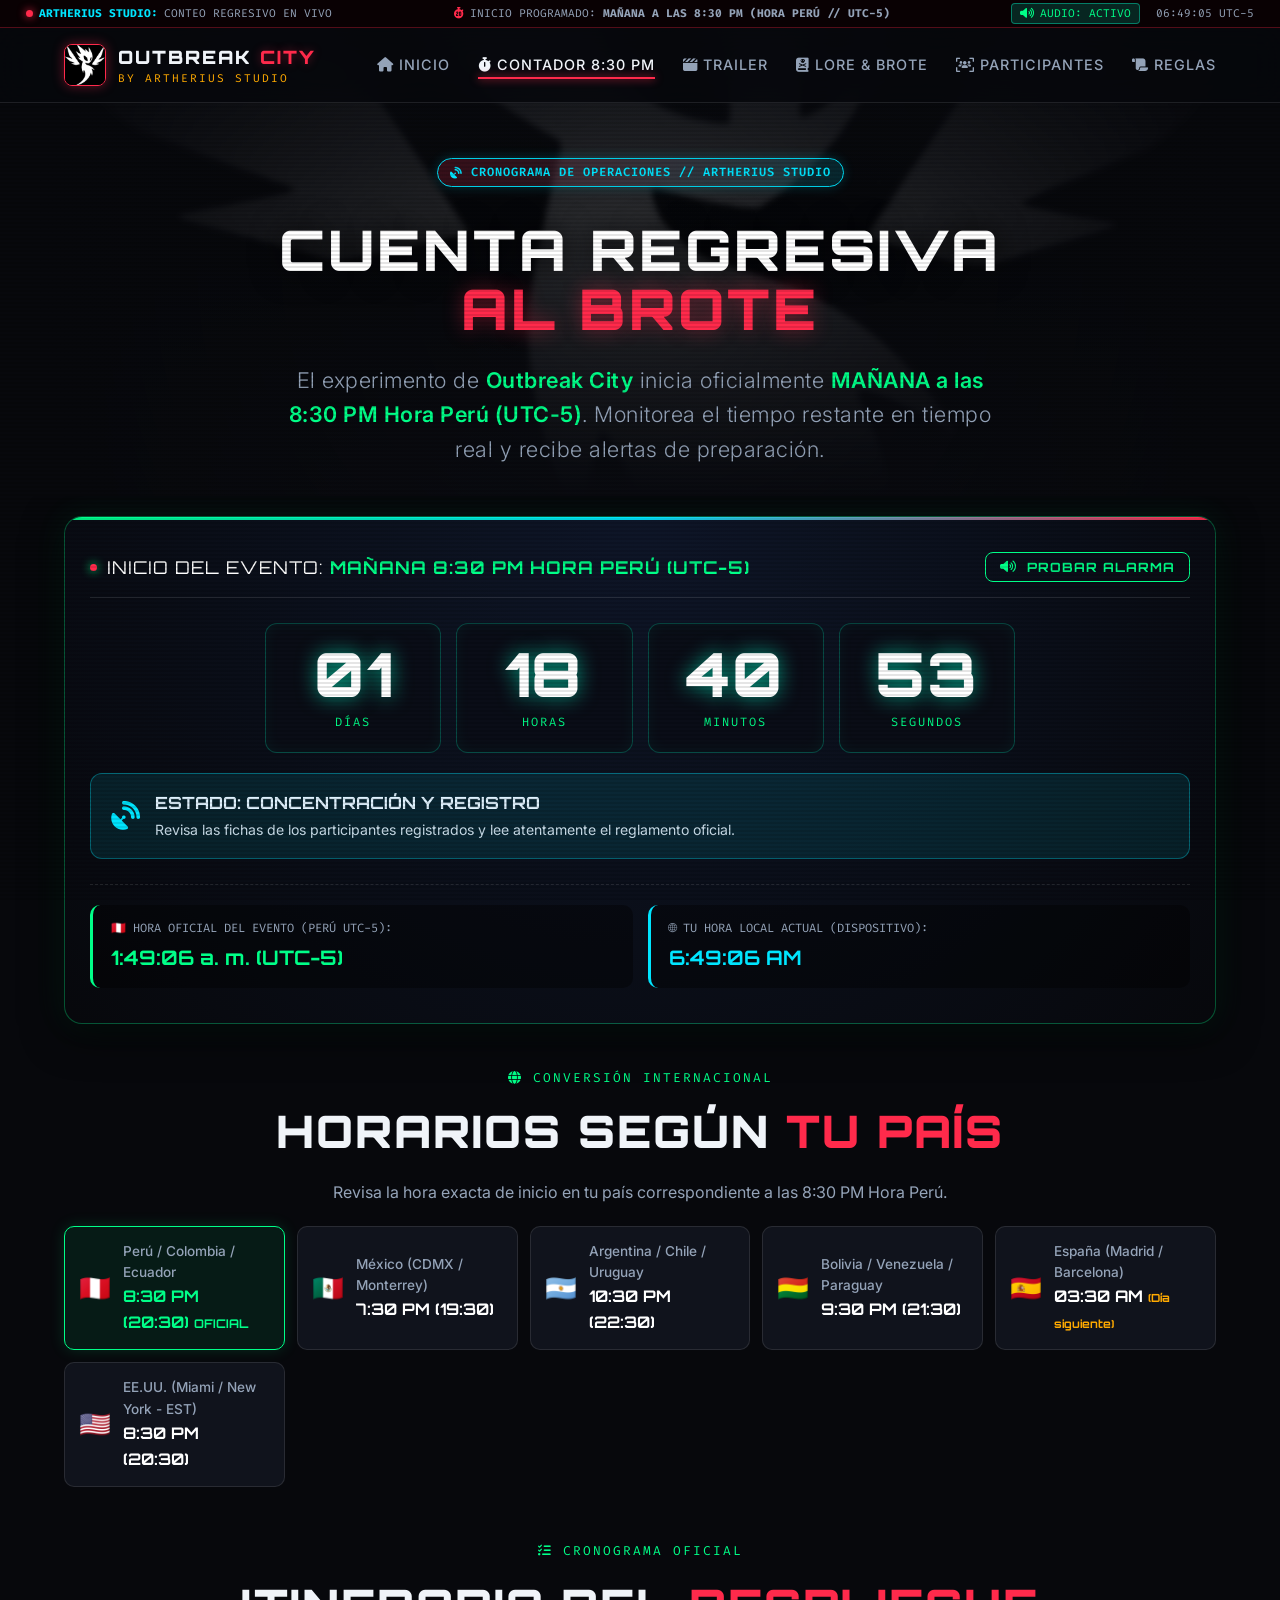
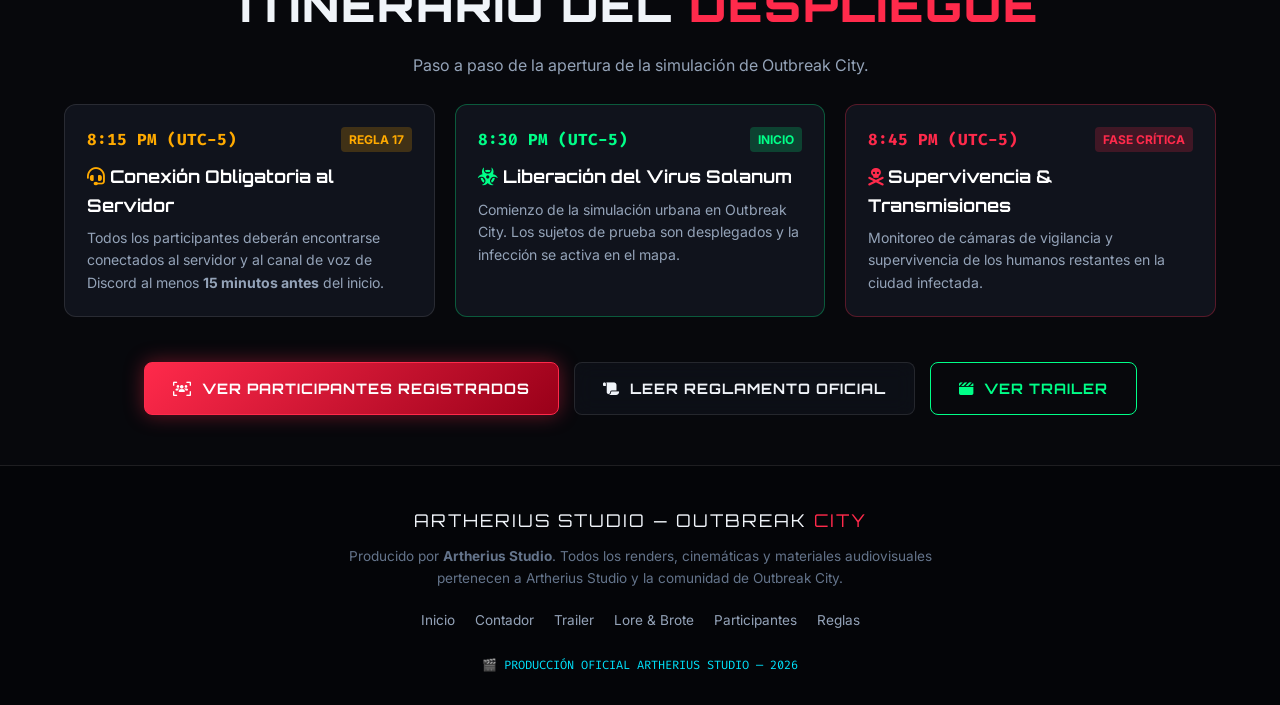
==== commit e9a529e5: "uupdate4333" ====
--- a/contador.html
+++ b/contador.html
@@ -3,10 +3,10 @@
 <head>
   <meta charset="UTF-8">
   <meta name="viewport" content="width=device-width, initial-scale=1.0">
-  <title>CONTADOR DEL EVENTO (9:00 PM HORA PERÚ) — Outbreak City | Artherius Studio</title>
+  <title>CONTADOR DEL EVENTO (MAÑANA 8:30 PM HORA PERÚ) — Outbreak City | Artherius Studio</title>
   
-  <meta name="description" content="Cuenta regresiva oficial en tiempo real para el evento Outbreak City — El Brote a las 9:00 PM Hora Perú. Alertas de horarios, conversión de zonas horarias y reglamento.">
-  <meta name="keywords" content="Contador Evento Minecraft, 9 PM Hora Peru, Outbreak City Countdown, Artherius Studio, Umbrella Corporation, Horario Evento">
+  <meta name="description" content="Cuenta regresiva oficial en tiempo real para el evento Outbreak City — El Brote mañana a las 8:30 PM Hora Perú. Alertas de horarios, conversión de zonas horarias y reglamento.">
+  <meta name="keywords" content="Contador Evento Minecraft, 8:30 PM Hora Peru, Outbreak City Countdown, Artherius Studio, Umbrella Corporation, Horario Evento">
   
   <link rel="icon" type="image/jpeg" href="./fondo.jpeg">
 
@@ -22,7 +22,7 @@
     </div>
     <div class="ticker-item">
       <i class="fa-solid fa-stopwatch-20" style="color: var(--accent-red);"></i>
-      <span>INICIO PROGRAMADO: <strong>9:00 PM (HORA PERÚ // UTC-5)</strong></span>
+      <span>INICIO PROGRAMADO: <strong>MAÑANA A LAS 8:30 PM (HORA PERÚ // UTC-5)</strong></span>
     </div>
     <div class="ticker-item">
       <button class="sound-toggle-btn is-active" id="sound-toggle-btn" style="color: var(--accent-bio); border-color: rgba(0, 255, 204, 0.4); background: rgba(0, 255, 204, 0.15);">
@@ -45,7 +45,7 @@
     
     <ul class="nav-links" id="nav-links">
       <li><a href="index.html" class="nav-link"><i class="fa-solid fa-house"></i> Inicio</a></li>
-      <li><a href="evento.html" class="nav-link active"><i class="fa-solid fa-stopwatch"></i> Contador 9 PM</a></li>
+      <li><a href="evento.html" class="nav-link active"><i class="fa-solid fa-stopwatch"></i> Contador 8:30 PM</a></li>
       <li><a href="trailer.html" class="nav-link"><i class="fa-solid fa-clapperboard"></i> Trailer</a></li>
       <li><a href="lore.html" class="nav-link"><i class="fa-solid fa-book-skull"></i> Lore & Brote</a></li>
       <li><a href="participantes.html" class="nav-link"><i class="fa-solid fa-users-viewfinder"></i> Participantes</a></li>
@@ -73,7 +73,7 @@
       </h1>
 
       <p class="hero-subtitle">
-        El experimento de <strong>Outbreak City</strong> inicia oficialmente a las <strong>9:00 PM Hora Perú (UTC-5)</strong>. Monitorea el tiempo restante en tiempo real y recibe alertas de preparación.
+        El experimento de <strong>Outbreak City</strong> inicia oficialmente <strong>MAÑANA a las 8:30 PM Hora Perú (UTC-5)</strong>. Monitorea el tiempo restante en tiempo real y recibe alertas de preparación.
       </p>
     </div>
   </section>
@@ -86,7 +86,7 @@
         <div style="display: flex; align-items: center; gap: 10px;">
           <span class="status-pulse" style="background: var(--accent-red);"></span>
           <span style="font-family: var(--font-title); font-size: 1.1rem; color: #fff; letter-spacing: 1px;">
-            INICIO DEL EVENTO: <strong style="color: var(--accent-bio);">9:00 PM HORA PERÚ (UTC-5)</strong>
+            INICIO DEL EVENTO: <strong style="color: var(--accent-bio);">MAÑANA 8:30 PM HORA PERÚ (UTC-5)</strong>
           </span>
         </div>
         <div style="display: flex; gap: 10px;">
@@ -122,7 +122,7 @@
         </div>
         <div class="alert-text-wrap">
           <h4>ESTADO: PREPARACIÓN Y CONVOCATORIA</h4>
-          <p>El evento oficial iniciará a las 9:00 PM Hora Perú (UTC-5). Los servidores y el staff están preparando la simulación de Outbreak City.</p>
+          <p>El evento oficial iniciará mañana a las 8:30 PM Hora Perú (UTC-5). Los servidores y el staff están preparando la simulación de Outbreak City.</p>
         </div>
       </div>
 
@@ -131,7 +131,7 @@
         <div style="background: rgba(0, 0, 0, 0.4); padding: 14px 18px; border-radius: 10px; border-left: 3px solid var(--accent-bio);">
           <div style="font-size: 0.75rem; color: var(--text-muted); font-family: var(--font-mono);">🇵🇪 HORA OFICIAL DEL EVENTO (PERÚ UTC-5):</div>
           <div id="peru-time-display" style="font-family: var(--font-title); font-size: 1.25rem; color: var(--accent-bio); font-weight: bold; margin-top: 4px;">
-            09:00:00 PM (UTC-5)
+            08:30:00 PM (UTC-5)
           </div>
         </div>
 
@@ -148,7 +148,7 @@
     <div class="section-header" style="margin-top: 40px; margin-bottom: 20px;">
       <span class="section-tag"><i class="fa-solid fa-globe"></i> CONVERSIÓN INTERNACIONAL</span>
       <h2 class="section-title">HORARIOS SEGÚN <span>TU PAÍS</span></h2>
-      <p class="section-desc">Revisa la hora exacta de inicio en tu país correspondiente a las 9:00 PM Hora Perú.</p>
+      <p class="section-desc">Revisa la hora exacta de inicio en tu país correspondiente a las 8:30 PM Hora Perú.</p>
     </div>
 
     <div class="timezone-grid">
@@ -156,7 +156,7 @@
         <span class="tz-flag">🇵🇪</span>
         <div>
           <div class="tz-country">Perú / Colombia / Ecuador</div>
-          <div class="tz-time">9:00 PM (21:00) <span style="font-size: 0.75rem; color: var(--accent-bio);">OFICIAL</span></div>
+          <div class="tz-time">8:30 PM (20:30) <span style="font-size: 0.75rem; color: var(--accent-bio);">OFICIAL</span></div>
         </div>
       </div>
 
@@ -164,7 +164,7 @@
         <span class="tz-flag">🇲🇽</span>
         <div>
           <div class="tz-country">México (CDMX / Monterrey)</div>
-          <div class="tz-time">8:00 PM (20:00)</div>
+          <div class="tz-time">7:30 PM (19:30)</div>
         </div>
       </div>
 
@@ -172,7 +172,7 @@
         <span class="tz-flag">🇦🇷</span>
         <div>
           <div class="tz-country">Argentina / Chile / Uruguay</div>
-          <div class="tz-time">11:00 PM (23:00)</div>
+          <div class="tz-time">10:30 PM (22:30)</div>
         </div>
       </div>
 
@@ -180,7 +180,7 @@
         <span class="tz-flag">🇧🇴</span>
         <div>
           <div class="tz-country">Bolivia / Venezuela / Paraguay</div>
-          <div class="tz-time">10:00 PM (22:00)</div>
+          <div class="tz-time">9:30 PM (21:30)</div>
         </div>
       </div>
 
@@ -188,7 +188,7 @@
         <span class="tz-flag">🇪🇸</span>
         <div>
           <div class="tz-country">España (Madrid / Barcelona)</div>
-          <div class="tz-time">04:00 AM <span style="font-size: 0.7rem; color: var(--accent-amber);">(Día siguiente)</span></div>
+          <div class="tz-time">03:30 AM <span style="font-size: 0.7rem; color: var(--accent-amber);">(Día siguiente)</span></div>
         </div>
       </div>
 
@@ -196,7 +196,7 @@
         <span class="tz-flag">🇺🇸</span>
         <div>
           <div class="tz-country">EE.UU. (Miami / New York - EST)</div>
-          <div class="tz-time">9:00 PM (21:00)</div>
+          <div class="tz-time">8:30 PM (20:30)</div>
         </div>
       </div>
     </div>
@@ -211,7 +211,7 @@
     <div style="display: grid; grid-template-columns: repeat(auto-fit, minmax(280px, 1fr)); gap: 20px;">
       <div style="background: var(--bg-card); border: 1px solid var(--border-light); border-radius: 12px; padding: 22px;">
         <div style="display: flex; justify-content: space-between; margin-bottom: 10px;">
-          <span style="font-family: var(--font-mono); color: var(--accent-amber); font-weight: bold;">8:45 PM (UTC-5)</span>
+          <span style="font-family: var(--font-mono); color: var(--accent-amber); font-weight: bold;">8:15 PM (UTC-5)</span>
           <span style="font-size: 0.75rem; background: rgba(255, 170, 0, 0.2); color: var(--accent-amber); padding: 3px 8px; border-radius: 4px; font-weight: bold;">REGLA 17</span>
         </div>
         <h3 style="font-family: var(--font-title); font-size: 1.1rem; color: #fff; margin-bottom: 8px;">
@@ -224,7 +224,7 @@
 
       <div style="background: var(--bg-card); border: 1px solid var(--border-bio); border-radius: 12px; padding: 22px;">
         <div style="display: flex; justify-content: space-between; margin-bottom: 10px;">
-          <span style="font-family: var(--font-mono); color: var(--accent-bio); font-weight: bold;">9:00 PM (UTC-5)</span>
+          <span style="font-family: var(--font-mono); color: var(--accent-bio); font-weight: bold;">8:30 PM (UTC-5)</span>
           <span style="font-size: 0.75rem; background: rgba(0, 255, 136, 0.2); color: var(--accent-bio); padding: 3px 8px; border-radius: 4px; font-weight: bold;">INICIO</span>
         </div>
         <h3 style="font-family: var(--font-title); font-size: 1.1rem; color: #fff; margin-bottom: 8px;">
@@ -237,7 +237,7 @@
 
       <div style="background: var(--bg-card); border: 1px solid var(--border-red); border-radius: 12px; padding: 22px;">
         <div style="display: flex; justify-content: space-between; margin-bottom: 10px;">
-          <span style="font-family: var(--font-mono); color: var(--accent-red); font-weight: bold;">9:15 PM (UTC-5)</span>
+          <span style="font-family: var(--font-mono); color: var(--accent-red); font-weight: bold;">8:45 PM (UTC-5)</span>
           <span style="font-size: 0.75rem; background: rgba(255, 42, 75, 0.2); color: var(--accent-red); padding: 3px 8px; border-radius: 4px; font-weight: bold;">FASE CRÍTICA</span>
         </div>
         <h3 style="font-family: var(--font-title); font-size: 1.1rem; color: #fff; margin-bottom: 8px;">
@@ -252,7 +252,7 @@
     <!-- Quick Navigation Actions -->
     <div style="display: flex; justify-content: center; gap: 15px; flex-wrap: wrap; margin-top: 45px;">
       <a href="participantes.html" class="btn btn-primary">
-        <i class="fa-solid fa-users-viewfinder"></i> VER 13 PARTICIPANTES
+        <i class="fa-solid fa-users-viewfinder"></i> VER PARTICIPANTES REGISTRADOS
       </a>
       <a href="reglas.html" class="btn btn-secondary">
         <i class="fa-solid fa-scroll"></i> LEER REGLAMENTO OFICIAL
